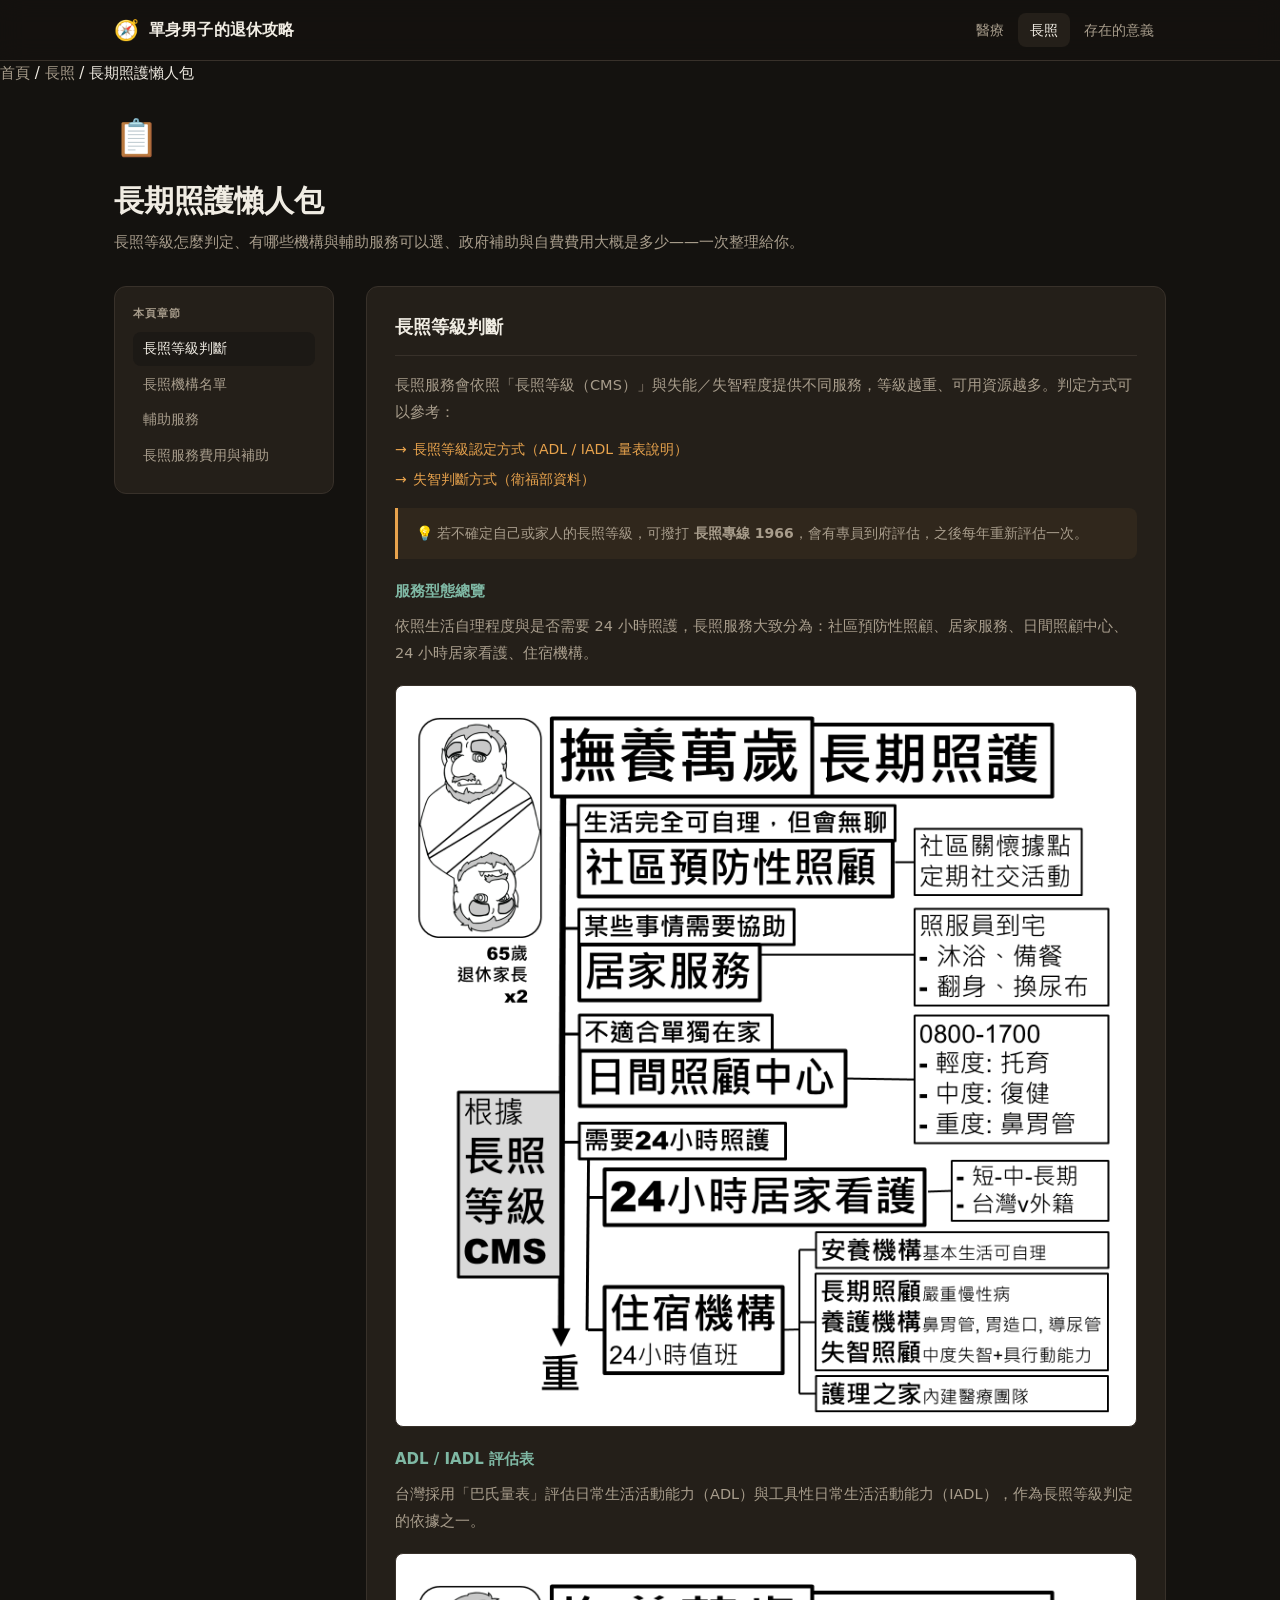
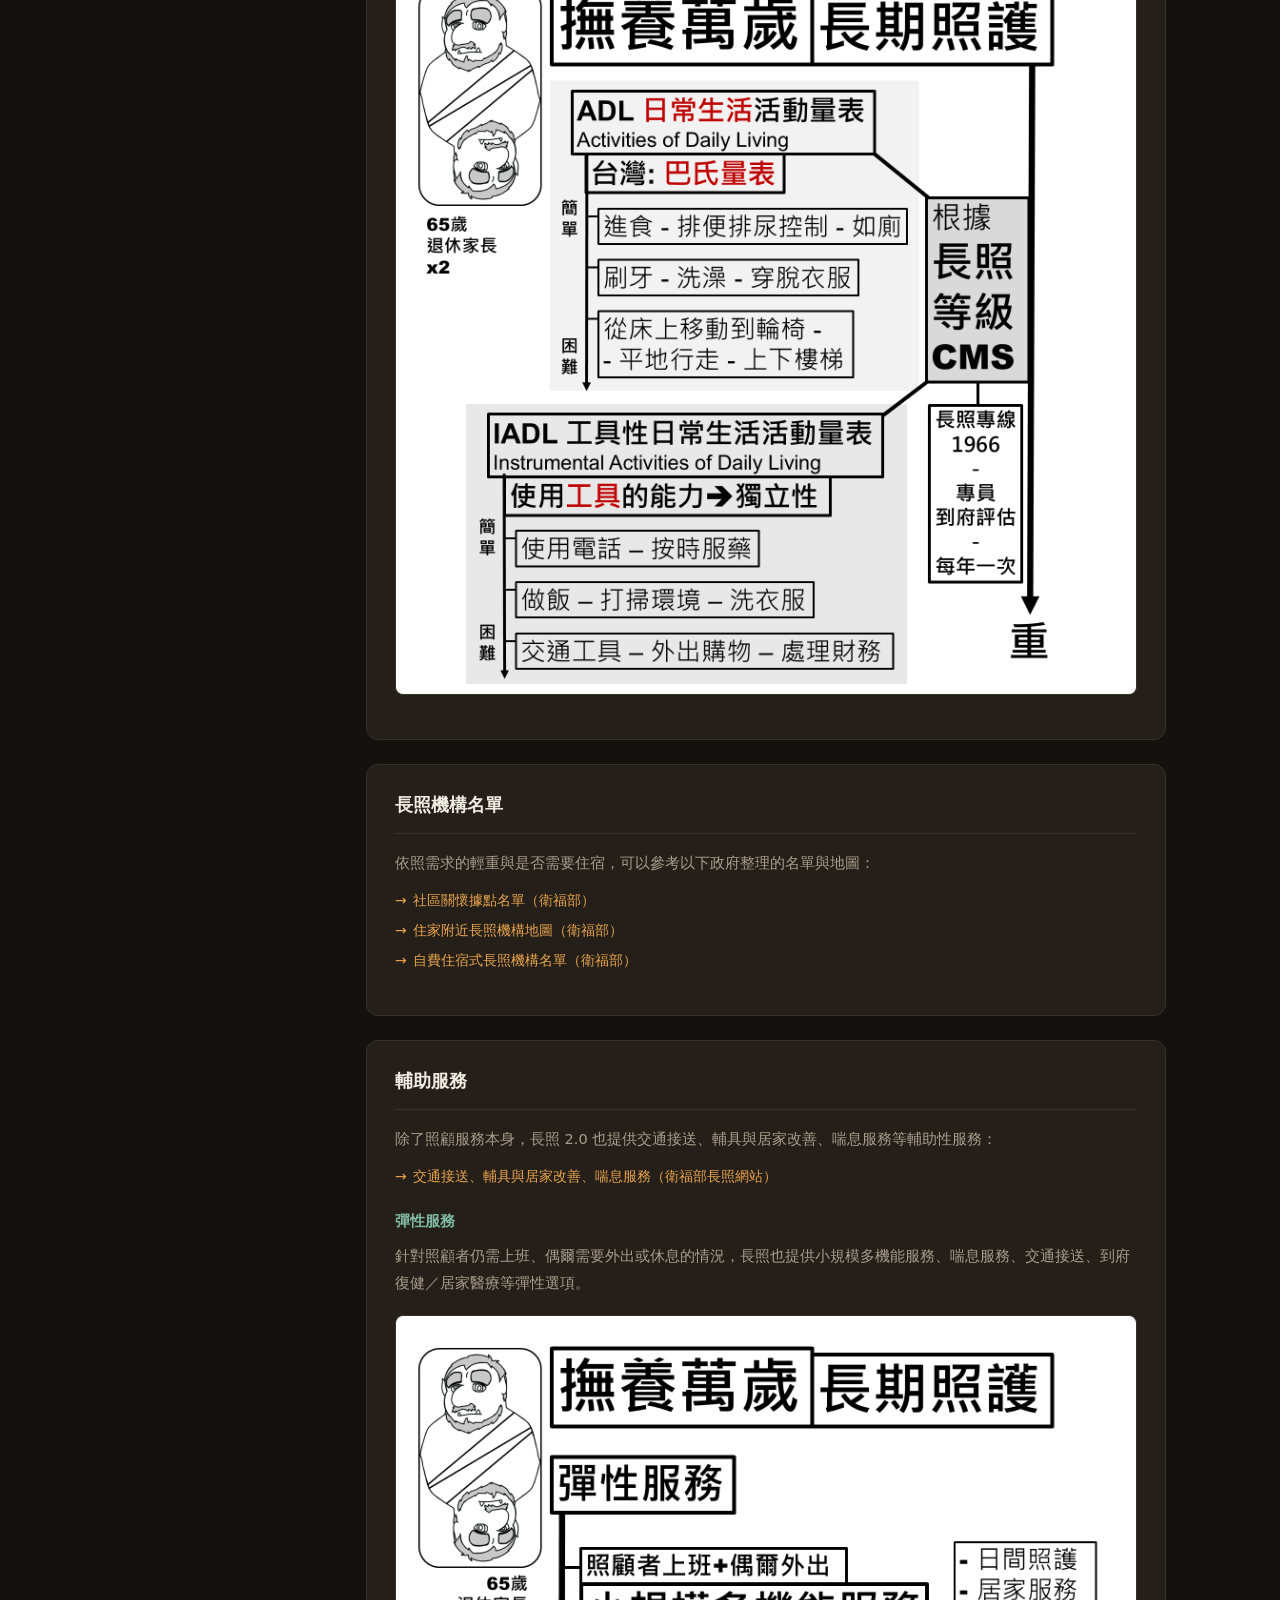
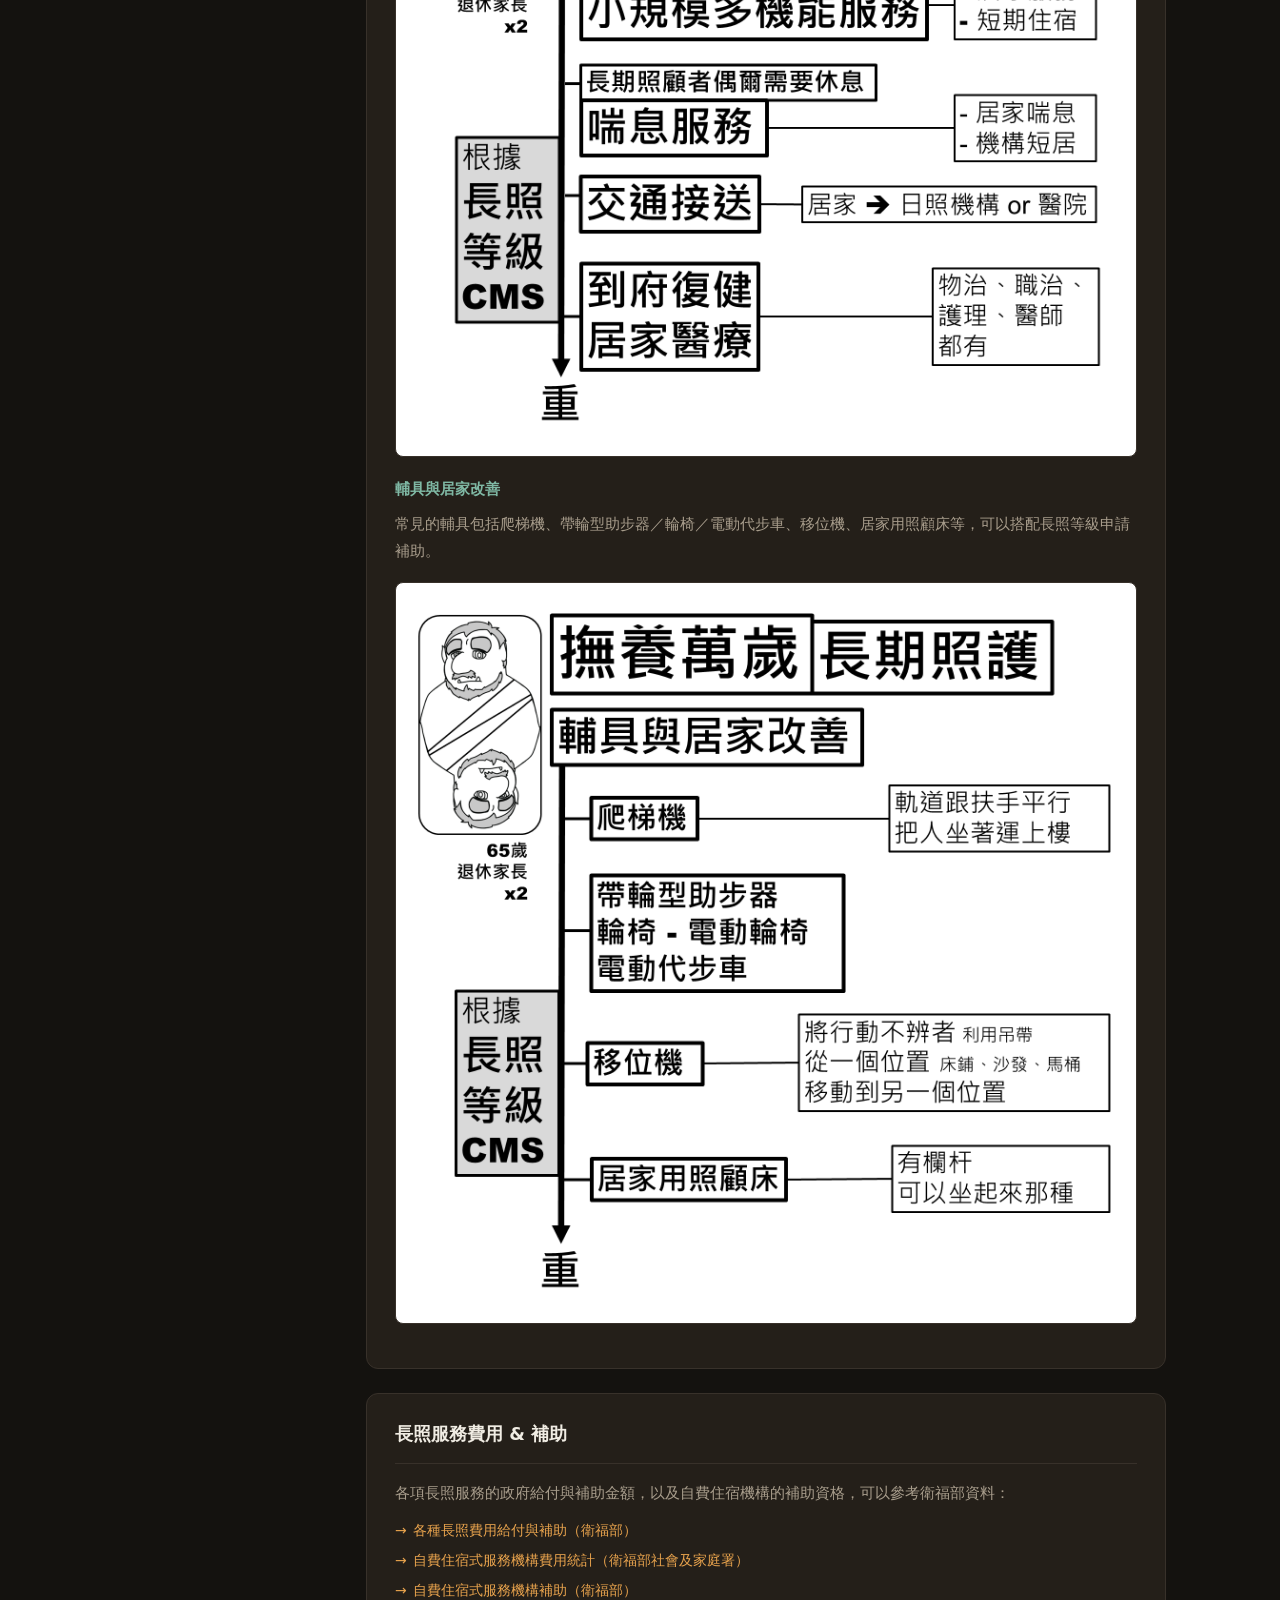
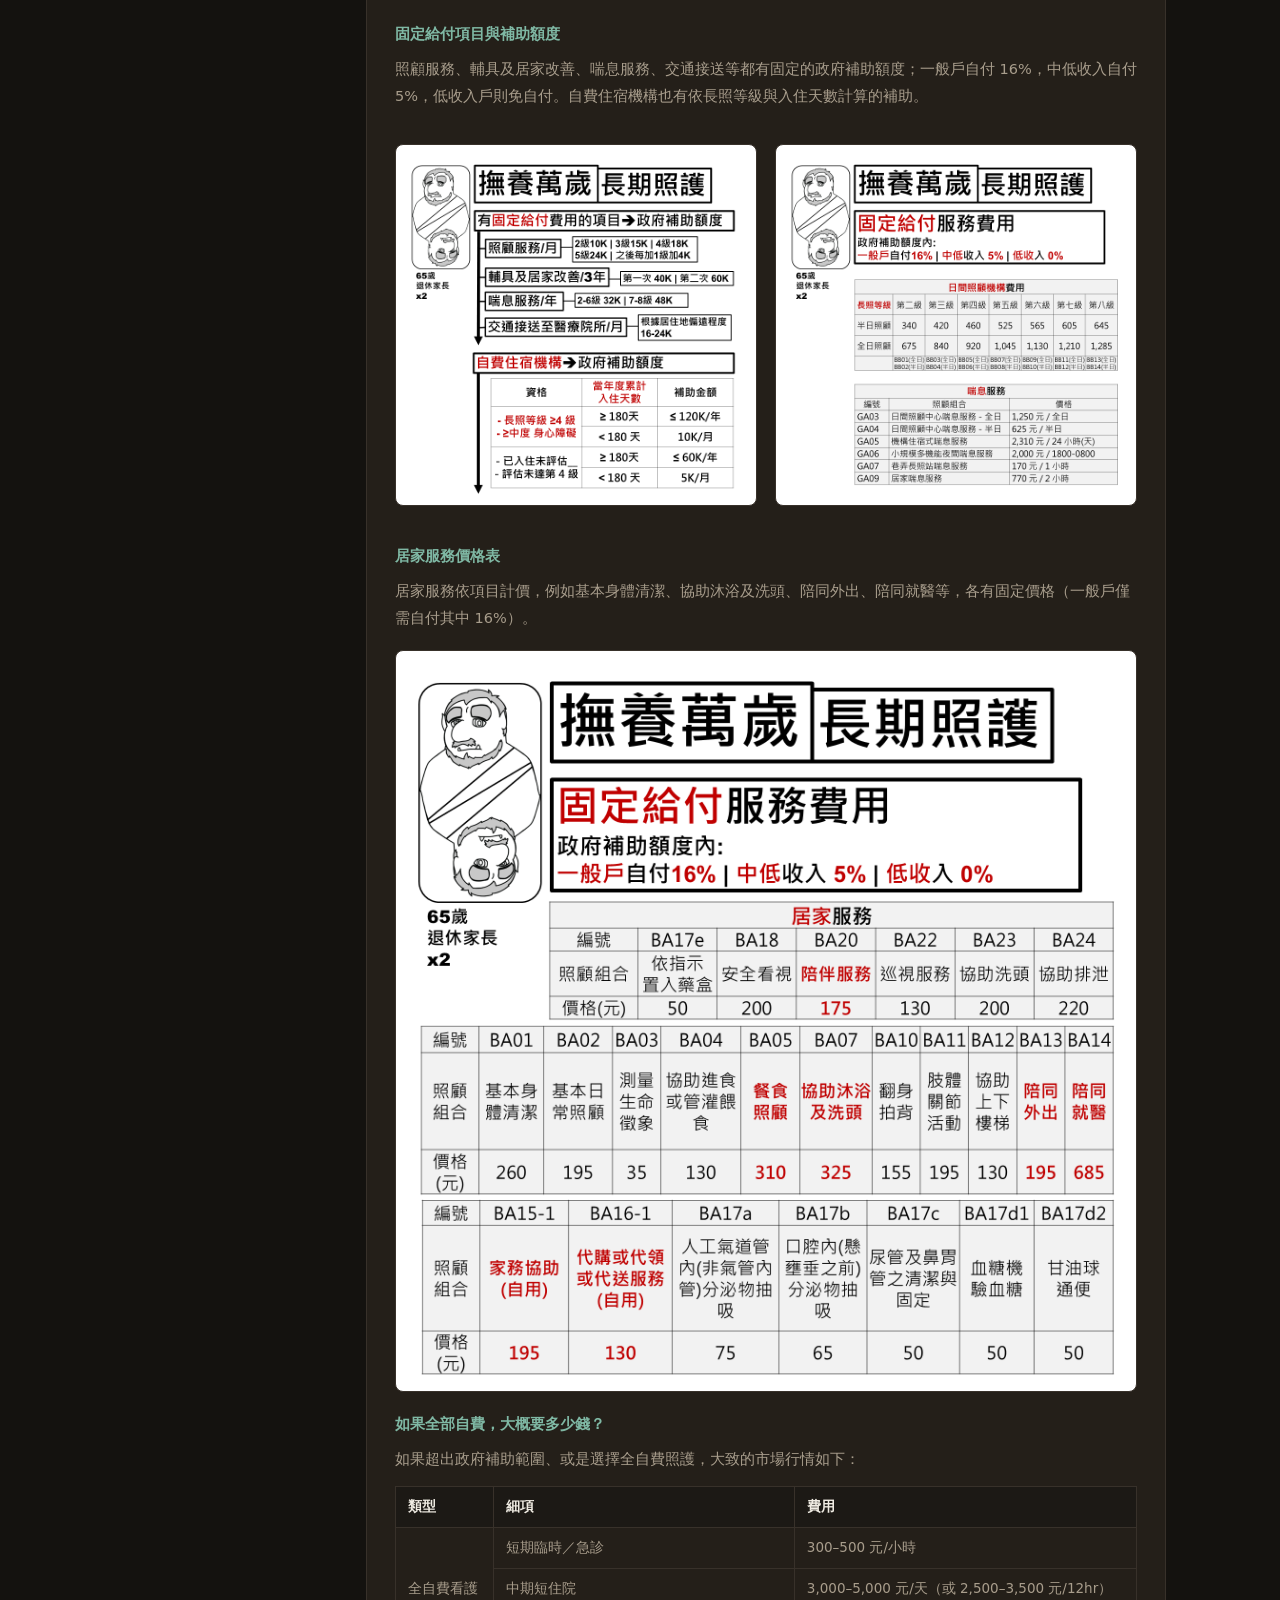
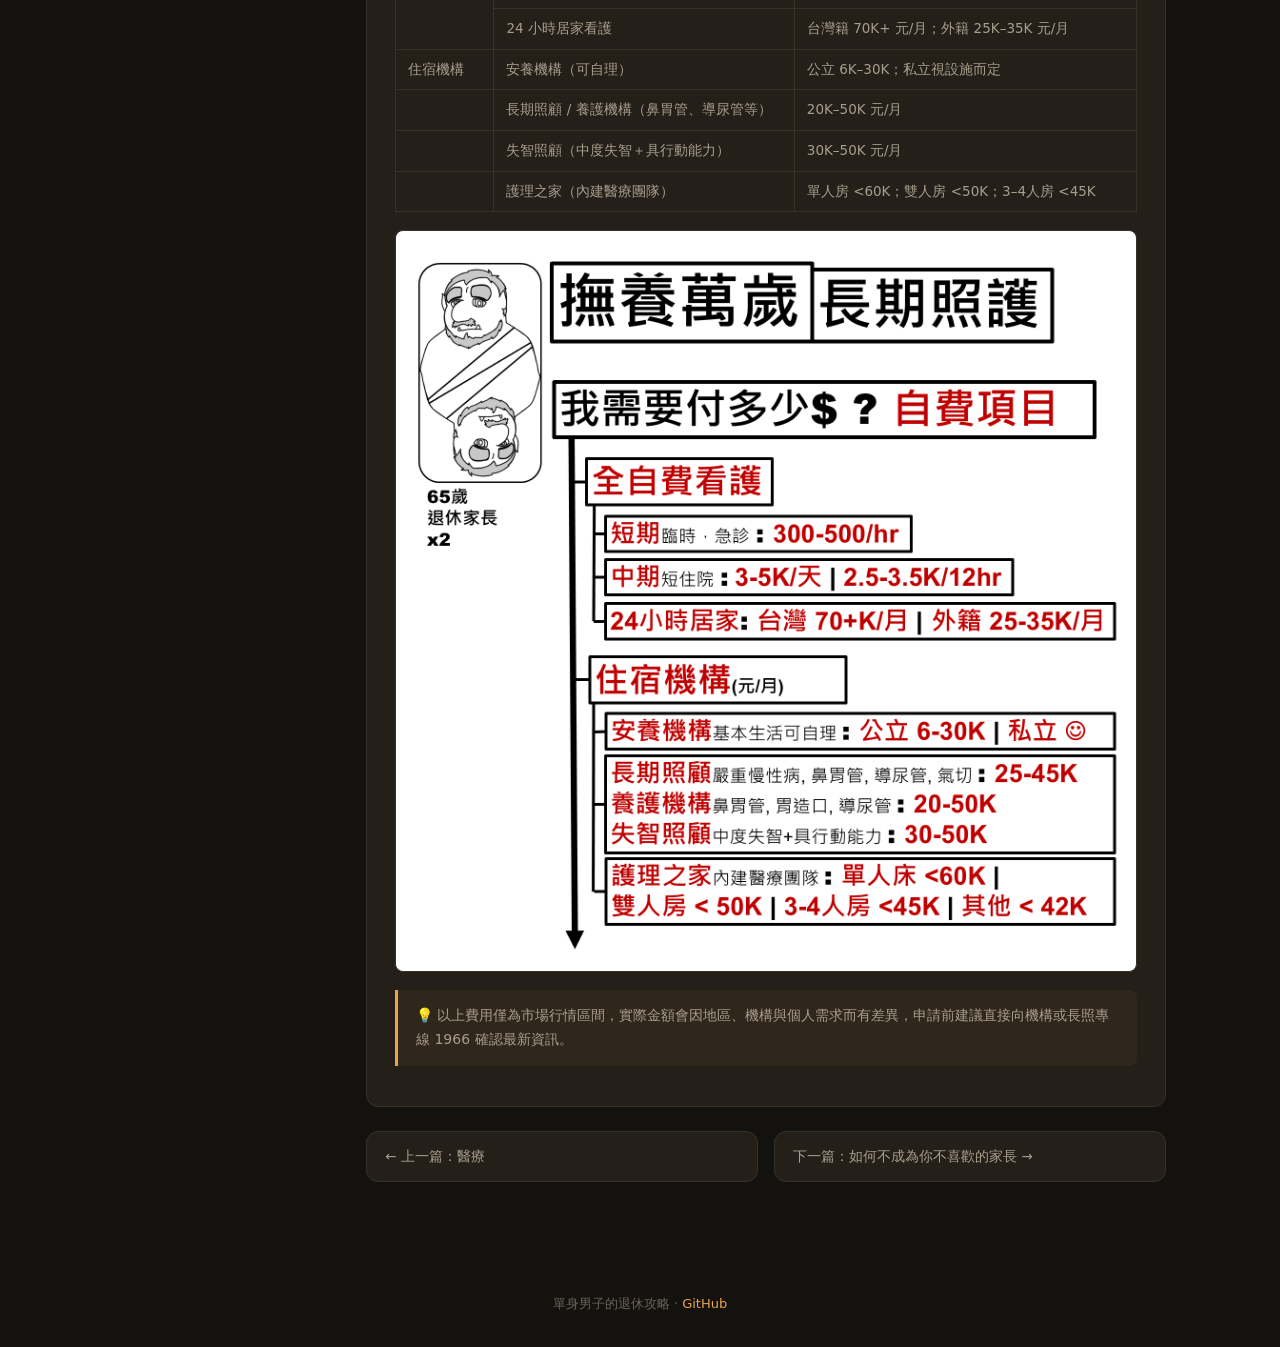
==== pages/longterm-care/guide/index.html @ 7d7189ee "Initial site: 單身男子的退休攻略 - 醫療、長照與存在的意義 Co-authored-by: Cursor <cursoragent@cursor.com>" ====
<!DOCTYPE html>
<html lang="zh-Hant">
<head>
  <meta charset="UTF-8" />
  <meta name="viewport" content="width=device-width, initial-scale=1.0" />
  <title>長期照護懶人包 · 單身男子的退休攻略</title>
  <meta name="description" content="長照等級判斷、長照機構名單、輔助服務、長照服務費用與補助，一頁整理台灣的長期照護體系。" />
  <link rel="stylesheet" href="../../../css/style.css" />
</head>
<body>

  <header class="site-header">
    <div class="header-inner">
      <a href="../../../index.html" class="logo">
        <span class="logo-icon">🧭</span>
        <span class="logo-text">單身男子的退休攻略</span>
      </a>
      <nav class="site-nav">
        <a href="../../../index.html#medical" class="nav-link">醫療</a>
        <a href="../../../index.html#longterm-care" class="nav-link active">長照</a>
        <a href="../../../index.html#meaning" class="nav-link">存在的意義</a>
      </nav>
    </div>
  </header>

  <main>
    <div class="breadcrumb">
      <a href="../../../index.html">首頁</a> / <a href="../../../index.html#longterm-care">長照</a> / 長期照護懶人包
    </div>

    <div class="page-header">
      <span class="page-icon">📋</span>
      <h1 class="page-title">長期照護懶人包</h1>
      <p class="page-desc">長照等級怎麼判定、有哪些機構與輔助服務可以選、政府補助與自費費用大概是多少——一次整理給你。</p>
    </div>

    <div class="page-content">

      <aside class="page-sidebar">
        <div class="sidebar-section">
          <div class="sidebar-title">本頁章節</div>
          <a href="#level" class="sidebar-link">長照等級判斷</a>
          <a href="#institutions" class="sidebar-link">長照機構名單</a>
          <a href="#support-services" class="sidebar-link">輔助服務</a>
          <a href="#cost-subsidy" class="sidebar-link">長照服務費用與補助</a>
        </div>
      </aside>

      <div class="page-main">

        <!-- 長照等級判斷 -->
        <section class="content-section" id="level">
          <h2>長照等級判斷</h2>
          <p>長照服務會依照「長照等級（CMS）」與失能／失智程度提供不同服務，等級越重、可用資源越多。判定方式可以參考：</p>
          <ul class="link-list">
            <li><a href="https://tldrlss.com/article/2024/01/long-term-care-services-2.0-adl-iadl/" target="_blank" rel="noopener">長照等級認定方式（ADL / IADL 量表說明）</a></li>
            <li><a href="https://1966.gov.tw/LTC/cp-6456-69825-207.html" target="_blank" rel="noopener">失智判斷方式（衛福部資料）</a></li>
          </ul>

          <div class="callout">
            💡 若不確定自己或家人的長照等級，可撥打 <strong>長照專線 1966</strong>，會有專員到府評估，之後每年重新評估一次。
          </div>

          <h3>服務型態總覽</h3>
          <p>依照生活自理程度與是否需要 24 小時照護，長照服務大致分為：社區預防性照顧、居家服務、日間照顧中心、24 小時居家看護、住宿機構。</p>
          <div class="figure">
            <img src="../../../assets/images/longterm-care/01-service-types.png" alt="長照服務類型總覽：社區預防性照顧、居家服務、日間照顧中心、24小時居家看護、住宿機構" loading="lazy" />
          </div>

          <h3>ADL / IADL 評估表</h3>
          <p>台灣採用「巴氏量表」評估日常生活活動能力（ADL）與工具性日常生活活動能力（IADL），作為長照等級判定的依據之一。</p>
          <div class="figure">
            <img src="../../../assets/images/longterm-care/02-adl-iadl-assessment.png" alt="ADL 日常生活活動量表與 IADL 工具性日常生活活動量表說明，以及長照專線 1966 的到府評估流程" loading="lazy" />
          </div>
        </section>

        <!-- 長照機構名單 -->
        <section class="content-section" id="institutions">
          <h2>長照機構名單</h2>
          <p>依照需求的輕重與是否需要住宿，可以參考以下政府整理的名單與地圖：</p>
          <ul class="link-list">
            <li><a href="https://ccare.sfaa.gov.tw/home/statistics/institution-report/" target="_blank" rel="noopener">社區關懷據點名單（衛福部）</a></li>
            <li><a href="https://ltcpap.mohw.gov.tw/public/index.html" target="_blank" rel="noopener">住家附近長照機構地圖（衛福部）</a></li>
            <li><a href="https://1966.gov.tw/LTC/cp-6443-71027-207.html" target="_blank" rel="noopener">自費住宿式長照機構名單（衛福部）</a></li>
          </ul>
        </section>

        <!-- 輔助服務 -->
        <section class="content-section" id="support-services">
          <h2>輔助服務</h2>
          <p>除了照顧服務本身，長照 2.0 也提供交通接送、輔具與居家改善、喘息服務等輔助性服務：</p>
          <ul class="link-list">
            <li><a href="https://1966.gov.tw/LTC/np-6450-207.html" target="_blank" rel="noopener">交通接送、輔具與居家改善、喘息服務（衛福部長照網站）</a></li>
          </ul>

          <h3>彈性服務</h3>
          <p>針對照顧者仍需上班、偶爾需要外出或休息的情況，長照也提供小規模多機能服務、喘息服務、交通接送、到府復健／居家醫療等彈性選項。</p>
          <div class="figure">
            <img src="../../../assets/images/longterm-care/03-flexible-services.png" alt="彈性服務：小規模多機能服務、喘息服務、交通接送、到府復健居家醫療" loading="lazy" />
          </div>

          <h3>輔具與居家改善</h3>
          <p>常見的輔具包括爬梯機、帶輪型助步器／輪椅／電動代步車、移位機、居家用照顧床等，可以搭配長照等級申請補助。</p>
          <div class="figure">
            <img src="../../../assets/images/longterm-care/04-assistive-devices.png" alt="輔具與居家改善：爬梯機、助步器輪椅、移位機、居家用照顧床" loading="lazy" />
          </div>
        </section>

        <!-- 長照服務費用與補助 -->
        <section class="content-section" id="cost-subsidy">
          <h2>長照服務費用 &amp; 補助</h2>
          <p>各項長照服務的政府給付與補助金額，以及自費住宿機構的補助資格，可以參考衛福部資料：</p>
          <ul class="link-list">
            <li><a href="https://1966.gov.tw/LTC/cp-6440-82812-207.html" target="_blank" rel="noopener">各種長照費用給付與補助（衛福部）</a></li>
            <li><a href="https://www.sfaa.gov.tw/sfaa/list/detail/5g5/5MC" target="_blank" rel="noopener">自費住宿式服務機構費用統計（衛福部社會及家庭署）</a></li>
            <li><a href="https://www.mohw.gov.tw/dl-83528-1d56c1e2-fc78-48f6-aebd-1440bccafb5e.html" target="_blank" rel="noopener">自費住宿式服務機構補助（衛福部）</a></li>
          </ul>

          <h3>固定給付項目與補助額度</h3>
          <p>照顧服務、輔具及居家改善、喘息服務、交通接送等都有固定的政府補助額度；一般戶自付 16%，中低收入自付 5%，低收入戶則免自付。自費住宿機構也有依長照等級與入住天數計算的補助。</p>
          <div class="figure-grid">
            <div class="figure">
              <img src="../../../assets/images/longterm-care/05-subsidy-overview.png" alt="固定給付費用的政府補助額度，以及自費住宿機構的政府補助額度表" loading="lazy" />
            </div>
            <div class="figure">
              <img src="../../../assets/images/longterm-care/06-daycare-respite-cost.png" alt="日間照顧機構費用表與喘息服務價格表" loading="lazy" />
            </div>
          </div>

          <h3>居家服務價格表</h3>
          <p>居家服務依項目計價，例如基本身體清潔、協助沐浴及洗頭、陪同外出、陪同就醫等，各有固定價格（一般戶僅需自付其中 16%）。</p>
          <div class="figure">
            <img src="../../../assets/images/longterm-care/07-home-care-cost.png" alt="居家服務價格表：基本身體清潔、協助沐浴、陪同外出、陪同就醫等各項服務價格" loading="lazy" />
          </div>

          <h3>如果全部自費，大概要多少錢？</h3>
          <p>如果超出政府補助範圍、或是選擇全自費照護，大致的市場行情如下：</p>
          <div class="info-table-wrap">
            <table class="info-table">
              <thead>
                <tr><th>類型</th><th>細項</th><th>費用</th></tr>
              </thead>
              <tbody>
                <tr><td rowspan="3">全自費看護</td><td>短期臨時／急診</td><td>300–500 元/小時</td></tr>
                <tr><td>中期短住院</td><td>3,000–5,000 元/天（或 2,500–3,500 元/12hr）</td></tr>
                <tr><td>24 小時居家看護</td><td>台灣籍 70K+ 元/月；外籍 25K–35K 元/月</td></tr>
                <tr><td>住宿機構</td><td>安養機構（可自理）</td><td>公立 6K–30K；私立視設施而定</td></tr>
                <tr><td></td><td>長期照顧 / 養護機構（鼻胃管、導尿管等）</td><td>20K–50K 元/月</td></tr>
                <tr><td></td><td>失智照顧（中度失智＋具行動能力）</td><td>30K–50K 元/月</td></tr>
                <tr><td></td><td>護理之家（內建醫療團隊）</td><td>單人房 &lt;60K；雙人房 &lt;50K；3–4人房 &lt;45K</td></tr>
              </tbody>
            </table>
          </div>
          <div class="figure">
            <img src="../../../assets/images/longterm-care/08-self-paid-cost.png" alt="全自費項目費用估算：全自費看護與住宿機構各類型每月費用區間" loading="lazy" />
          </div>

          <div class="callout">
            💡 以上費用僅為市場行情區間，實際金額會因地區、機構與個人需求而有差異，申請前建議直接向機構或長照專線 1966 確認最新資訊。
          </div>
        </section>

        <div class="page-footer-nav">
          <a href="../../../index.html#medical">← 上一篇：醫療</a>
          <a href="../../meaning/parenting/index.html">下一篇：如何不成為你不喜歡的家長 →</a>
        </div>

      </div>
    </div>
  </main>

  <footer class="site-footer">
    <p>單身男子的退休攻略 · <a href="https://github.com/Risch315815/SingleBadgerRetirePlan" target="_blank" rel="noopener">GitHub</a></p>
  </footer>

  <script src="../../../js/main.js"></script>
</body>
</html>
---- css/style.css ----
/* ===========================
   單身男子的退休攻略 — Global Styles
   =========================== */

:root {
  --bg:          #14120f;
  --bg-surface:  #1c1915;
  --bg-card:     #241f19;
  --border:      #38312a;
  --accent:      #e8a34d;
  --accent-2:    #7fb8a4;
  --accent-dim:  #6b4d2a;
  --text:        #f0ece3;
  --text-muted:  #a89d8c;
  --text-dim:    #6b6154;
  --danger:      #d9705a;
  --success:     #7fb8a4;
  --radius:      12px;
  --radius-sm:   8px;
  --font:        'Segoe UI', system-ui, -apple-system, sans-serif;
  --transition:  0.2s ease;
  --max-width:   1100px;
}

*, *::before, *::after {
  box-sizing: border-box;
  margin: 0;
  padding: 0;
}

html {
  scroll-behavior: smooth;
}

body {
  background: var(--bg);
  color: var(--text);
  font-family: var(--font);
  font-size: 15px;
  line-height: 1.6;
  min-height: 100vh;
}

a {
  color: var(--accent);
  text-decoration: none;
}

a:hover {
  text-decoration: underline;
}

ul, ol {
  list-style: none;
}

img {
  max-width: 100%;
  display: block;
}

/* ===========================
   Header
   =========================== */

.site-header {
  position: sticky;
  top: 0;
  z-index: 100;
  background: rgba(20, 18, 15, 0.9);
  backdrop-filter: blur(12px);
  border-bottom: 1px solid var(--border);
}

.header-inner {
  max-width: var(--max-width);
  margin: 0 auto;
  padding: 0 24px;
  height: 60px;
  display: flex;
  align-items: center;
  justify-content: space-between;
  gap: 16px;
}

.logo {
  display: flex;
  align-items: center;
  gap: 10px;
  color: inherit;
  text-decoration: none;
  flex-shrink: 0;
}

.logo-icon {
  font-size: 20px;
}

.logo-text {
  font-size: 16px;
  font-weight: 600;
  letter-spacing: 0.01em;
  white-space: nowrap;
}

.site-nav {
  display: flex;
  gap: 2px;
  overflow-x: auto;
}

.nav-link {
  padding: 6px 12px;
  border-radius: var(--radius-sm);
  color: var(--text-muted);
  font-size: 14px;
  transition: var(--transition);
  white-space: nowrap;
}

.nav-link:hover,
.nav-link.active {
  color: var(--text);
  background: var(--bg-card);
  text-decoration: none;
}

/* ===========================
   Hero
   =========================== */

.hero {
  padding: 72px 24px 48px;
  text-align: center;
}

.hero-inner {
  max-width: 720px;
  margin: 0 auto;
}

.hero-eyebrow {
  display: inline-block;
  font-size: 13px;
  color: var(--accent-2);
  letter-spacing: 0.08em;
  margin-bottom: 16px;
  text-transform: uppercase;
}

.hero-title {
  font-size: 38px;
  font-weight: 700;
  letter-spacing: -0.01em;
  background: linear-gradient(135deg, #fff 30%, var(--accent));
  -webkit-background-clip: text;
  -webkit-text-fill-color: transparent;
  background-clip: text;
  margin-bottom: 20px;
  line-height: 1.3;
}

.hero-subtitle {
  font-size: 15.5px;
  color: var(--text-muted);
  line-height: 1.9;
  text-align: left;
  background: var(--bg-card);
  border: 1px solid var(--border);
  border-radius: var(--radius);
  padding: 20px 24px;
}

/* ===========================
   Category Sections (homepage)
   =========================== */

.category-section {
  max-width: var(--max-width);
  margin: 0 auto;
  padding: 40px 24px;
  scroll-margin-top: 76px;
}

.category-header {
  display: flex;
  align-items: baseline;
  gap: 14px;
  margin-bottom: 8px;
}

.category-icon {
  font-size: 26px;
}

.category-title {
  font-size: 22px;
  font-weight: 700;
}

.category-desc {
  color: var(--text-muted);
  font-size: 14px;
  margin-bottom: 24px;
  max-width: 640px;
}

.topics-grid {
  display: grid;
  grid-template-columns: repeat(auto-fill, minmax(250px, 1fr));
  gap: 16px;
}

/* Topic Card */
.topic-card {
  background: var(--bg-card);
  border: 1px solid var(--border);
  border-radius: var(--radius);
  padding: 22px;
  cursor: pointer;
  transition: var(--transition);
  display: flex;
  flex-direction: column;
  gap: 10px;
  text-decoration: none;
  color: inherit;
  position: relative;
  overflow: hidden;
}

.topic-card::before {
  content: '';
  position: absolute;
  inset: 0;
  background: linear-gradient(135deg, var(--accent-dim), transparent);
  opacity: 0;
  transition: var(--transition);
}

.topic-card:hover {
  border-color: var(--accent-dim);
  transform: translateY(-2px);
  box-shadow: 0 8px 32px rgba(0,0,0,0.35);
  text-decoration: none;
}

.topic-card:hover::before {
  opacity: 0.18;
}

.topic-card-icon {
  font-size: 24px;
  line-height: 1;
}

.topic-card-name {
  font-size: 16px;
  font-weight: 600;
}

.topic-card-desc {
  font-size: 13px;
  color: var(--text-muted);
  line-height: 1.6;
  flex: 1;
}

.topic-card-meta {
  display: flex;
  align-items: center;
  justify-content: space-between;
  padding-top: 10px;
  border-top: 1px solid var(--border);
}

.status-badge {
  font-size: 11px;
  padding: 3px 9px;
  border-radius: 20px;
  letter-spacing: 0.02em;
  border: 1px solid var(--border);
  color: var(--text-dim);
}

.status-badge.ready {
  color: var(--success);
  border-color: rgba(127, 184, 164, 0.4);
  background: rgba(127, 184, 164, 0.08);
}

.status-badge.linkout {
  color: var(--accent);
  border-color: rgba(232, 163, 77, 0.4);
  background: rgba(232, 163, 77, 0.08);
}

.status-badge.pending {
  color: var(--text-dim);
}

.topic-card-arrow {
  color: var(--accent);
  font-size: 15px;
  opacity: 0;
  transition: var(--transition);
}

.topic-card:hover .topic-card-arrow {
  opacity: 1;
  transform: translateX(4px);
}

/* ===========================
   About / Origin Section
   =========================== */

.about-section {
  background: var(--bg-surface);
  border-top: 1px solid var(--border);
  border-bottom: 1px solid var(--border);
  padding: 64px 24px;
}

.about-inner {
  max-width: var(--max-width);
  margin: 0 auto;
  display: grid;
  grid-template-columns: 1fr 1fr;
  gap: 40px;
  align-items: center;
}

.about-text h2 {
  font-size: 22px;
  font-weight: 700;
  margin-bottom: 16px;
}

.about-text p {
  color: var(--text-muted);
  font-size: 14.5px;
  line-height: 1.8;
  margin-bottom: 14px;
}

.about-image {
  background: #fff;
  border-radius: var(--radius);
  padding: 12px;
  border: 1px solid var(--border);
}

.about-image img {
  border-radius: var(--radius-sm);
}

.about-image-caption {
  text-align: center;
  font-size: 12px;
  color: var(--text-dim);
  margin-top: 10px;
}

/* ===========================
   Footer
   =========================== */

.site-footer {
  text-align: center;
  padding: 32px 24px;
  color: var(--text-dim);
  font-size: 13px;
}

/* ===========================
   Content Page (pages/**/index.html)
   =========================== */

.breadcrumb {
  max-width: var(--max-width);
  margin: 0 auto;
  padding: 20px 24px 0;
  font-size: 13px;
  color: var(--text-dim);
}

.breadcrumb a {
  color: var(--text-muted);
}

.page-header {
  max-width: var(--max-width);
  margin: 0 auto;
  padding: 24px 24px 32px;
}

.page-icon {
  font-size: 36px;
  margin-bottom: 14px;
  display: block;
}

.page-title {
  font-size: 30px;
  font-weight: 700;
  margin-bottom: 10px;
  line-height: 1.3;
}

.page-desc {
  color: var(--text-muted);
  font-size: 15px;
  max-width: 720px;
}

.page-content {
  max-width: var(--max-width);
  margin: 0 auto;
  padding: 0 24px 80px;
  display: grid;
  grid-template-columns: 220px 1fr;
  gap: 32px;
}

.page-sidebar {
  position: sticky;
  top: 76px;
  height: fit-content;
}

.sidebar-section {
  background: var(--bg-card);
  border: 1px solid var(--border);
  border-radius: var(--radius);
  padding: 18px;
  margin-bottom: 16px;
}

.sidebar-title {
  font-size: 11px;
  font-weight: 600;
  text-transform: uppercase;
  letter-spacing: 0.08em;
  color: var(--text-muted);
  margin-bottom: 10px;
}

.sidebar-link {
  display: block;
  padding: 6px 10px;
  border-radius: var(--radius-sm);
  color: var(--text-muted);
  font-size: 13.5px;
  transition: var(--transition);
  margin-bottom: 2px;
}

.sidebar-link:hover,
.sidebar-link.active {
  background: var(--bg-surface);
  color: var(--text);
  text-decoration: none;
}

.page-main {
  min-width: 0;
}

.content-section {
  background: var(--bg-card);
  border: 1px solid var(--border);
  border-radius: var(--radius);
  padding: 26px 28px;
  margin-bottom: 24px;
}

.content-section h2 {
  font-size: 18px;
  font-weight: 700;
  margin-bottom: 16px;
  padding-bottom: 14px;
  border-bottom: 1px solid var(--border);
}

.content-section h3 {
  font-size: 15px;
  font-weight: 600;
  margin: 20px 0 10px;
  color: var(--accent-2);
}

.content-section p {
  color: var(--text-muted);
  font-size: 14.5px;
  line-height: 1.85;
  margin-bottom: 12px;
}

.content-section p:last-child {
  margin-bottom: 0;
}

.link-list {
  display: flex;
  flex-direction: column;
  gap: 6px;
  margin: 10px 0 16px;
}

.link-list li {
  font-size: 14px;
  color: var(--text-muted);
  padding-left: 18px;
  position: relative;
  line-height: 1.7;
}

.link-list li::before {
  content: '→';
  position: absolute;
  left: 0;
  color: var(--accent);
}

/* Figures / infographic images */
.figure {
  margin: 18px 0;
  background: #fff;
  border: 1px solid var(--border);
  border-radius: var(--radius-sm);
  padding: 10px;
}

.figure img {
  border-radius: 4px;
  margin: 0 auto;
}

.figure-caption {
  text-align: center;
  font-size: 12.5px;
  color: var(--text-dim);
  background: var(--bg-card);
  padding-top: 10px;
}

.figure-grid {
  display: grid;
  grid-template-columns: repeat(auto-fit, minmax(340px, 1fr));
  gap: 18px;
  margin: 16px 0;
}

/* Info tables */
.info-table-wrap {
  overflow-x: auto;
  margin: 14px 0;
}

table.info-table {
  width: 100%;
  border-collapse: collapse;
  font-size: 13.5px;
}

table.info-table th,
table.info-table td {
  border: 1px solid var(--border);
  padding: 9px 12px;
  text-align: left;
  color: var(--text-muted);
}

table.info-table th {
  background: var(--bg-surface);
  color: var(--text);
  font-weight: 600;
}

table.info-table tr:hover td {
  background: rgba(232, 163, 77, 0.05);
}

/* Checklist (bucket list) */
.checklist-group {
  margin-bottom: 22px;
}

.checklist-group-title {
  font-size: 14.5px;
  font-weight: 600;
  color: var(--text);
  margin-bottom: 10px;
}

.checklist {
  display: flex;
  flex-direction: column;
  gap: 4px;
}

.checklist-item {
  display: flex;
  align-items: flex-start;
  gap: 10px;
  padding: 8px 10px;
  border-radius: var(--radius-sm);
  transition: var(--transition);
  cursor: pointer;
  font-size: 14px;
  color: var(--text-muted);
  line-height: 1.6;
}

.checklist-item:hover {
  background: var(--bg-surface);
}

.checklist-item input[type="checkbox"] {
  margin-top: 3px;
  width: 16px;
  height: 16px;
  accent-color: var(--accent);
  flex-shrink: 0;
  cursor: pointer;
}

.checklist-item.checked span {
  color: var(--text-dim);
  text-decoration: line-through;
}

.checklist-progress {
  display: flex;
  align-items: center;
  gap: 12px;
  margin-bottom: 20px;
  font-size: 13.5px;
  color: var(--text-muted);
}

.progress-bar-track {
  flex: 1;
  height: 8px;
  background: var(--bg-surface);
  border: 1px solid var(--border);
  border-radius: 20px;
  overflow: hidden;
}

.progress-bar-fill {
  height: 100%;
  background: linear-gradient(90deg, var(--accent-2), var(--accent));
  width: 0%;
  transition: width 0.3s ease;
}

/* External link-out card */
.linkout-card {
  border: 1px dashed var(--accent-dim);
  border-radius: var(--radius);
  padding: 24px;
  text-align: center;
  background: rgba(232, 163, 77, 0.05);
}

.linkout-card p {
  color: var(--text-muted);
  font-size: 14px;
  margin-bottom: 18px;
  line-height: 1.7;
}

.btn-linkout {
  display: inline-flex;
  align-items: center;
  gap: 8px;
  background: var(--accent);
  color: #14120f;
  font-weight: 600;
  font-size: 14px;
  padding: 10px 22px;
  border-radius: var(--radius-sm);
  transition: var(--transition);
}

.btn-linkout:hover {
  background: #f2b869;
  text-decoration: none;
}

/* Placeholder / coming soon */
.placeholder-block {
  text-align: center;
  padding: 60px 20px;
}

.placeholder-icon {
  font-size: 44px;
  margin-bottom: 18px;
  opacity: 0.6;
}

.placeholder-block h3 {
  font-size: 17px;
  font-weight: 600;
  margin-bottom: 8px;
  color: var(--text);
}

.placeholder-block p {
  color: var(--text-dim);
  font-size: 14px;
  max-width: 420px;
  margin: 0 auto;
}

/* Callout box */
.callout {
  border-left: 3px solid var(--accent);
  background: rgba(232, 163, 77, 0.06);
  border-radius: 0 var(--radius-sm) var(--radius-sm) 0;
  padding: 14px 18px;
  margin: 14px 0;
  font-size: 14px;
  color: var(--text-muted);
  line-height: 1.7;
}

/* Prev/Next nav */
.page-footer-nav {
  display: flex;
  justify-content: space-between;
  gap: 16px;
  margin-top: 8px;
}

.page-footer-nav a {
  flex: 1;
  background: var(--bg-card);
  border: 1px solid var(--border);
  border-radius: var(--radius);
  padding: 14px 18px;
  font-size: 13.5px;
  color: var(--text-muted);
  transition: var(--transition);
}

.page-footer-nav a:hover {
  border-color: var(--accent-dim);
  color: var(--text);
  text-decoration: none;
}

/* Responsive */
@media (max-width: 860px) {
  .about-inner {
    grid-template-columns: 1fr;
  }

  .page-content {
    grid-template-columns: 1fr;
  }

  .page-sidebar {
    position: static;
  }
}

@media (max-width: 640px) {
  .hero-title { font-size: 28px; }
  .logo-text { display: none; }
  .header-inner { justify-content: flex-start; }
}
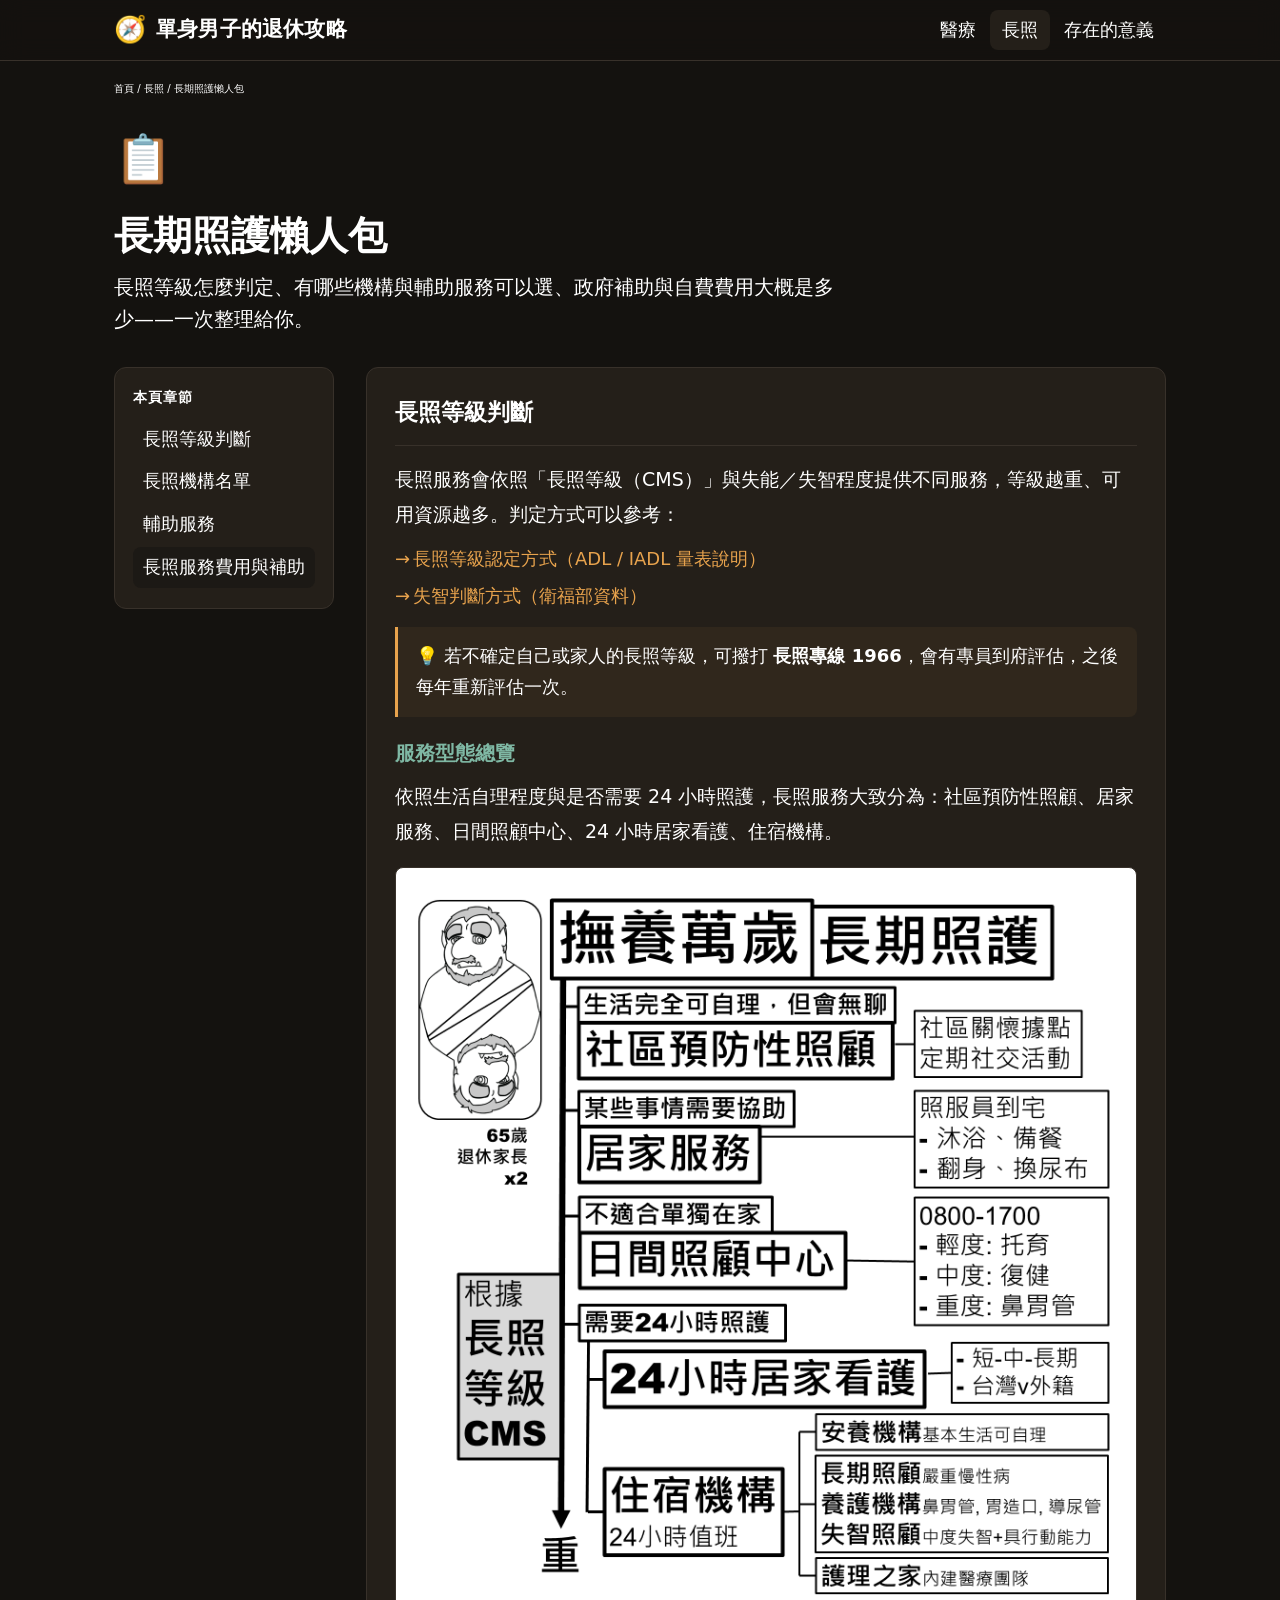
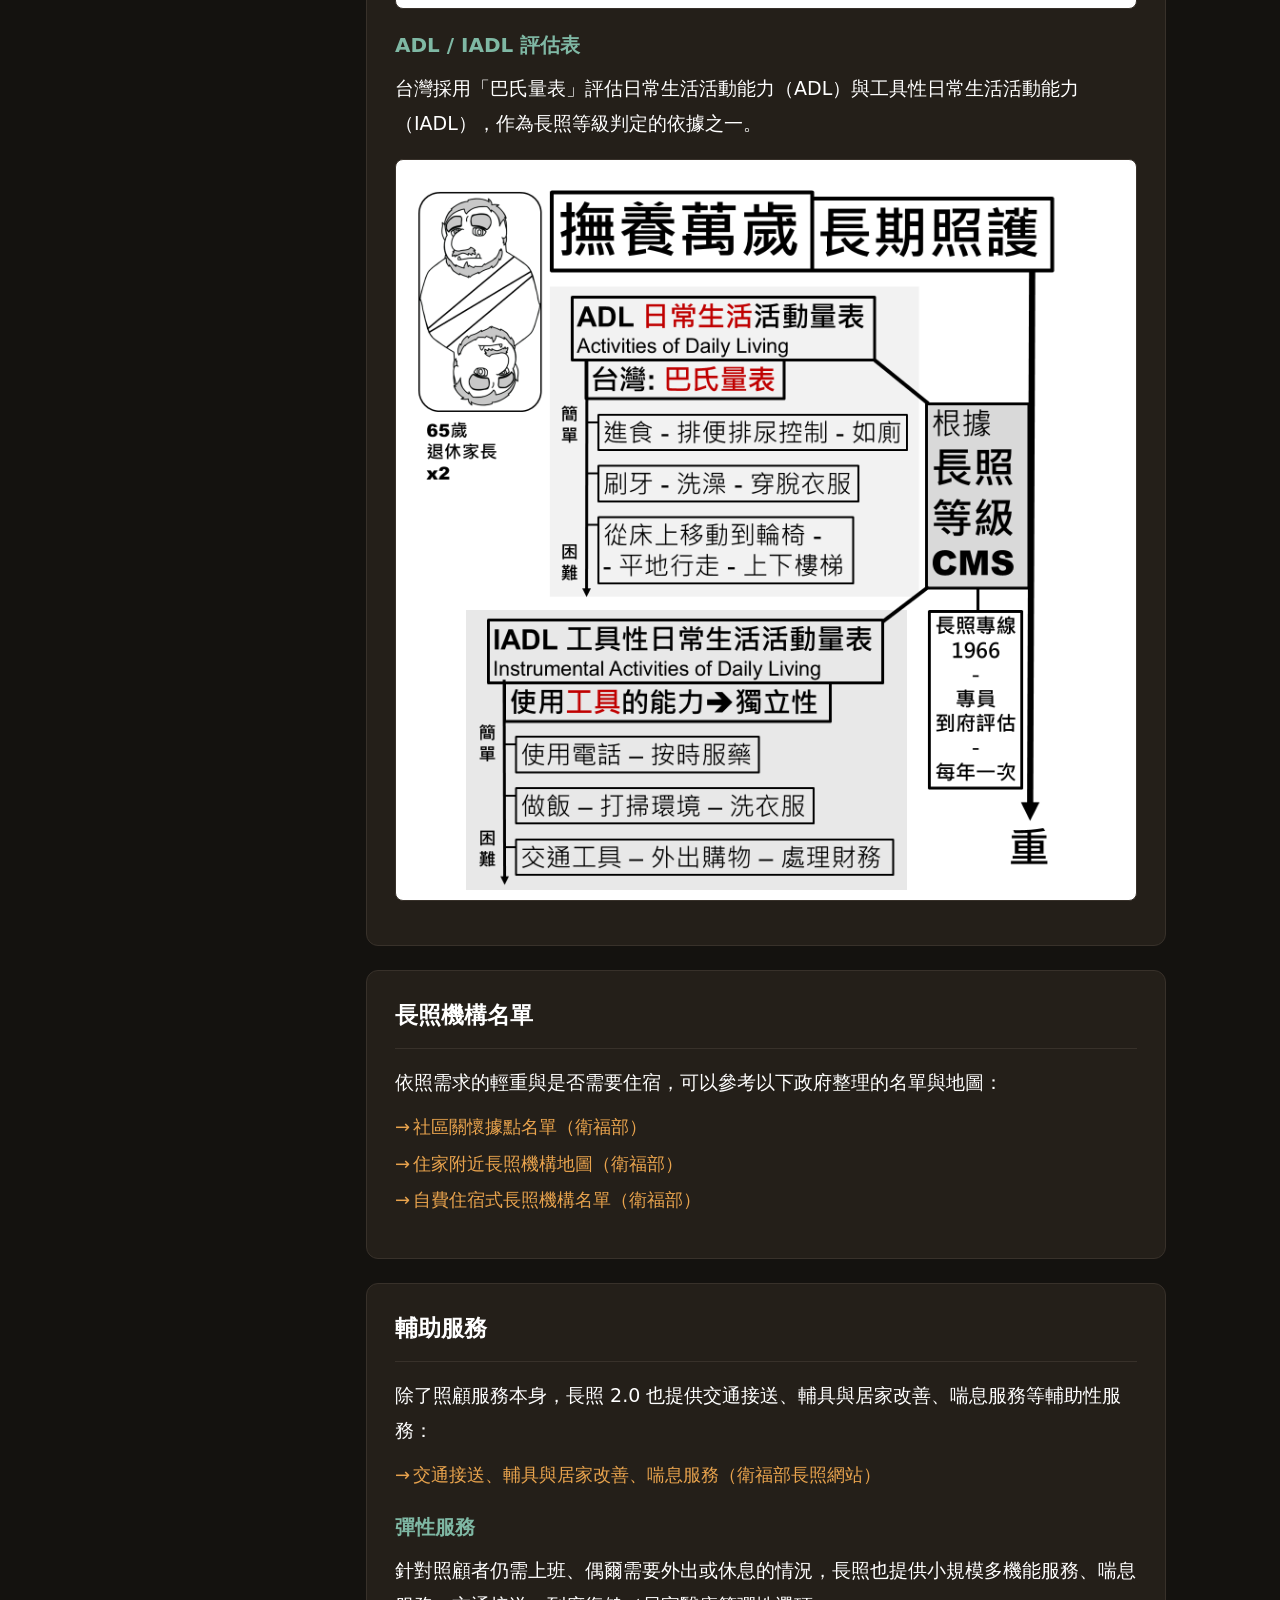
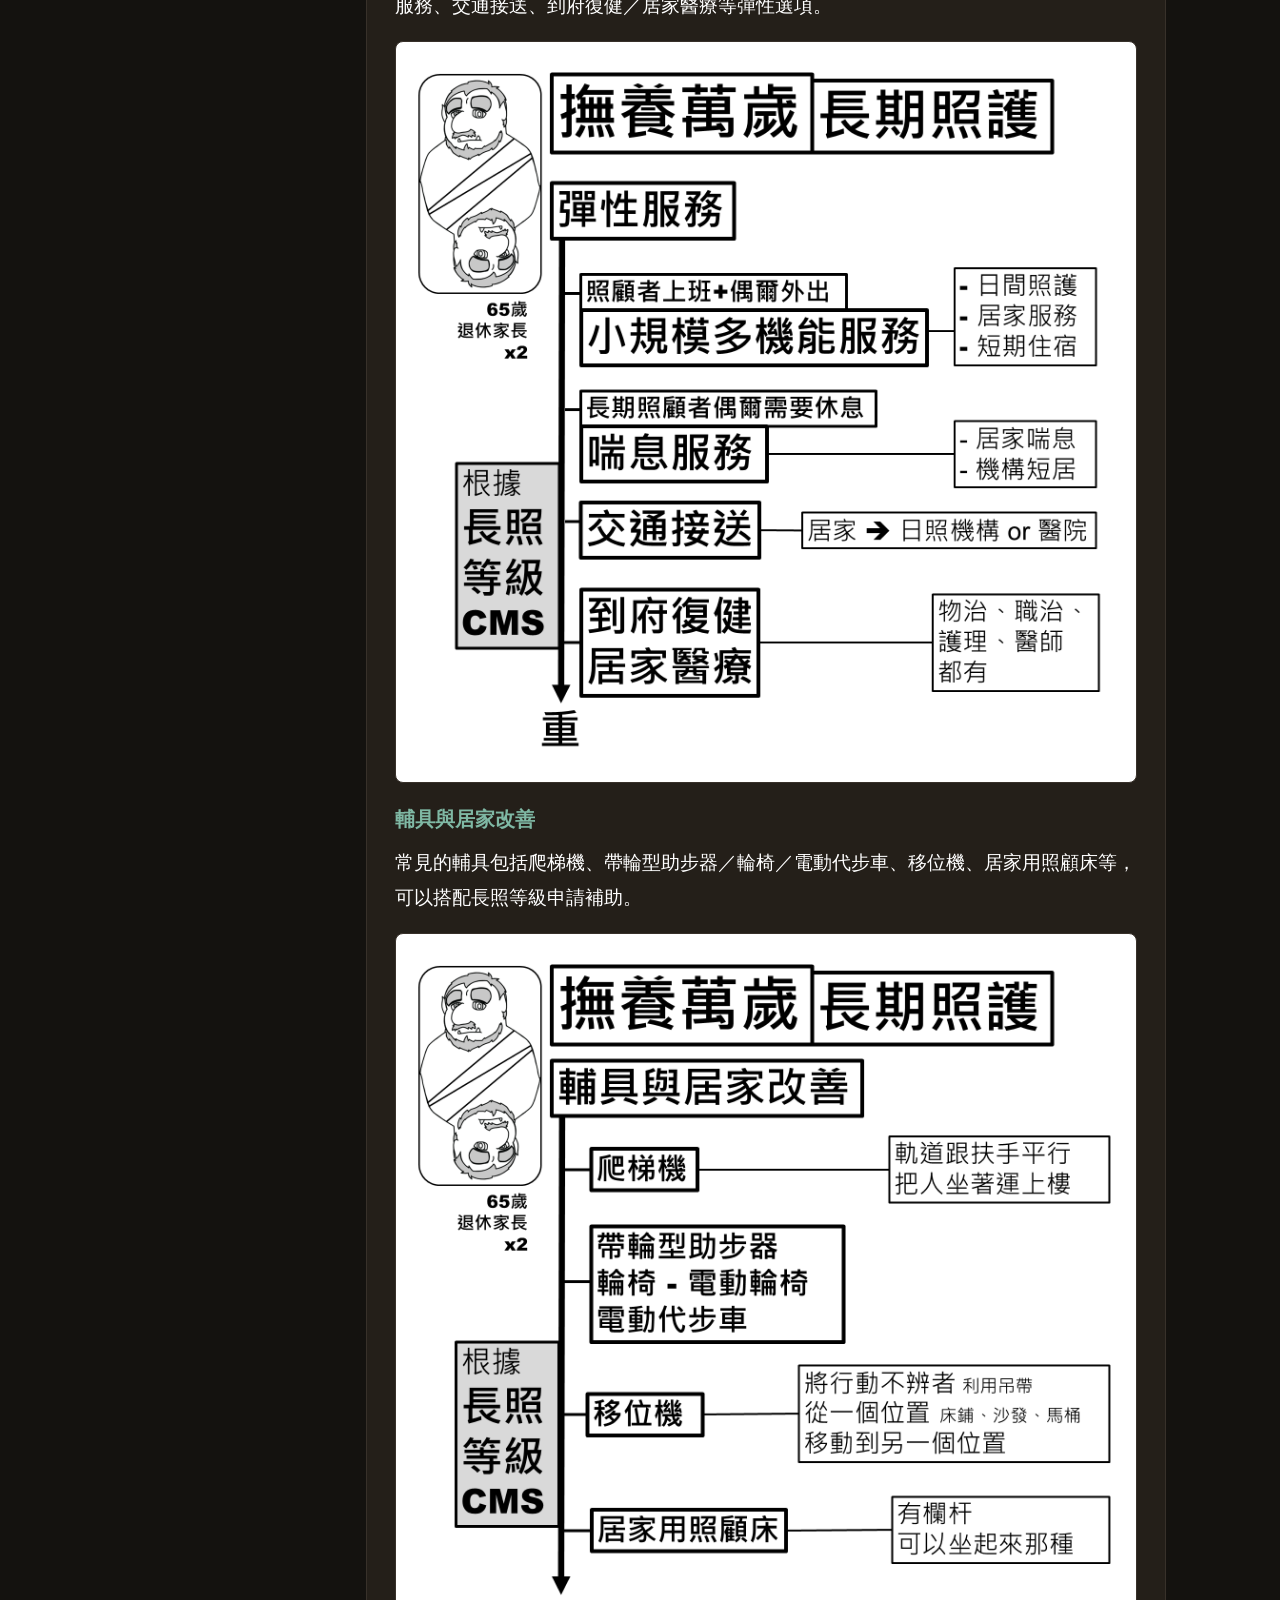
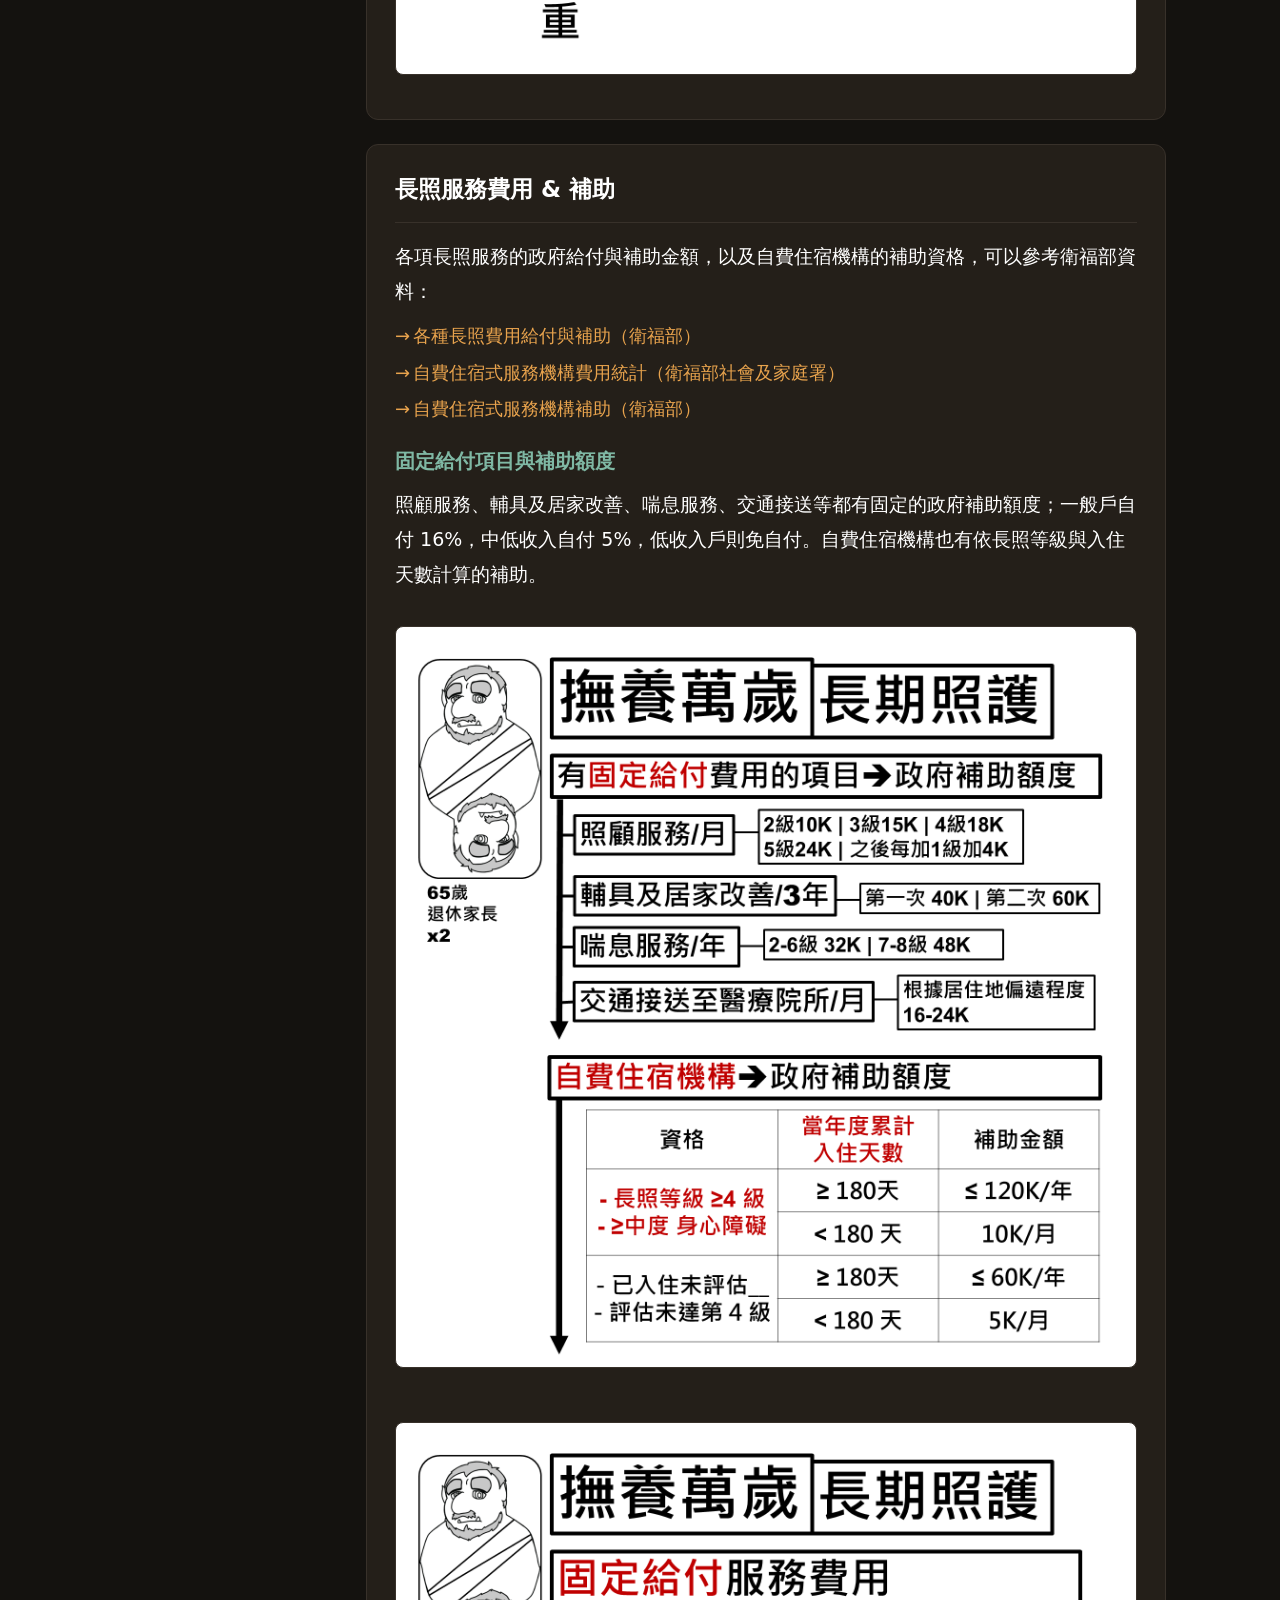
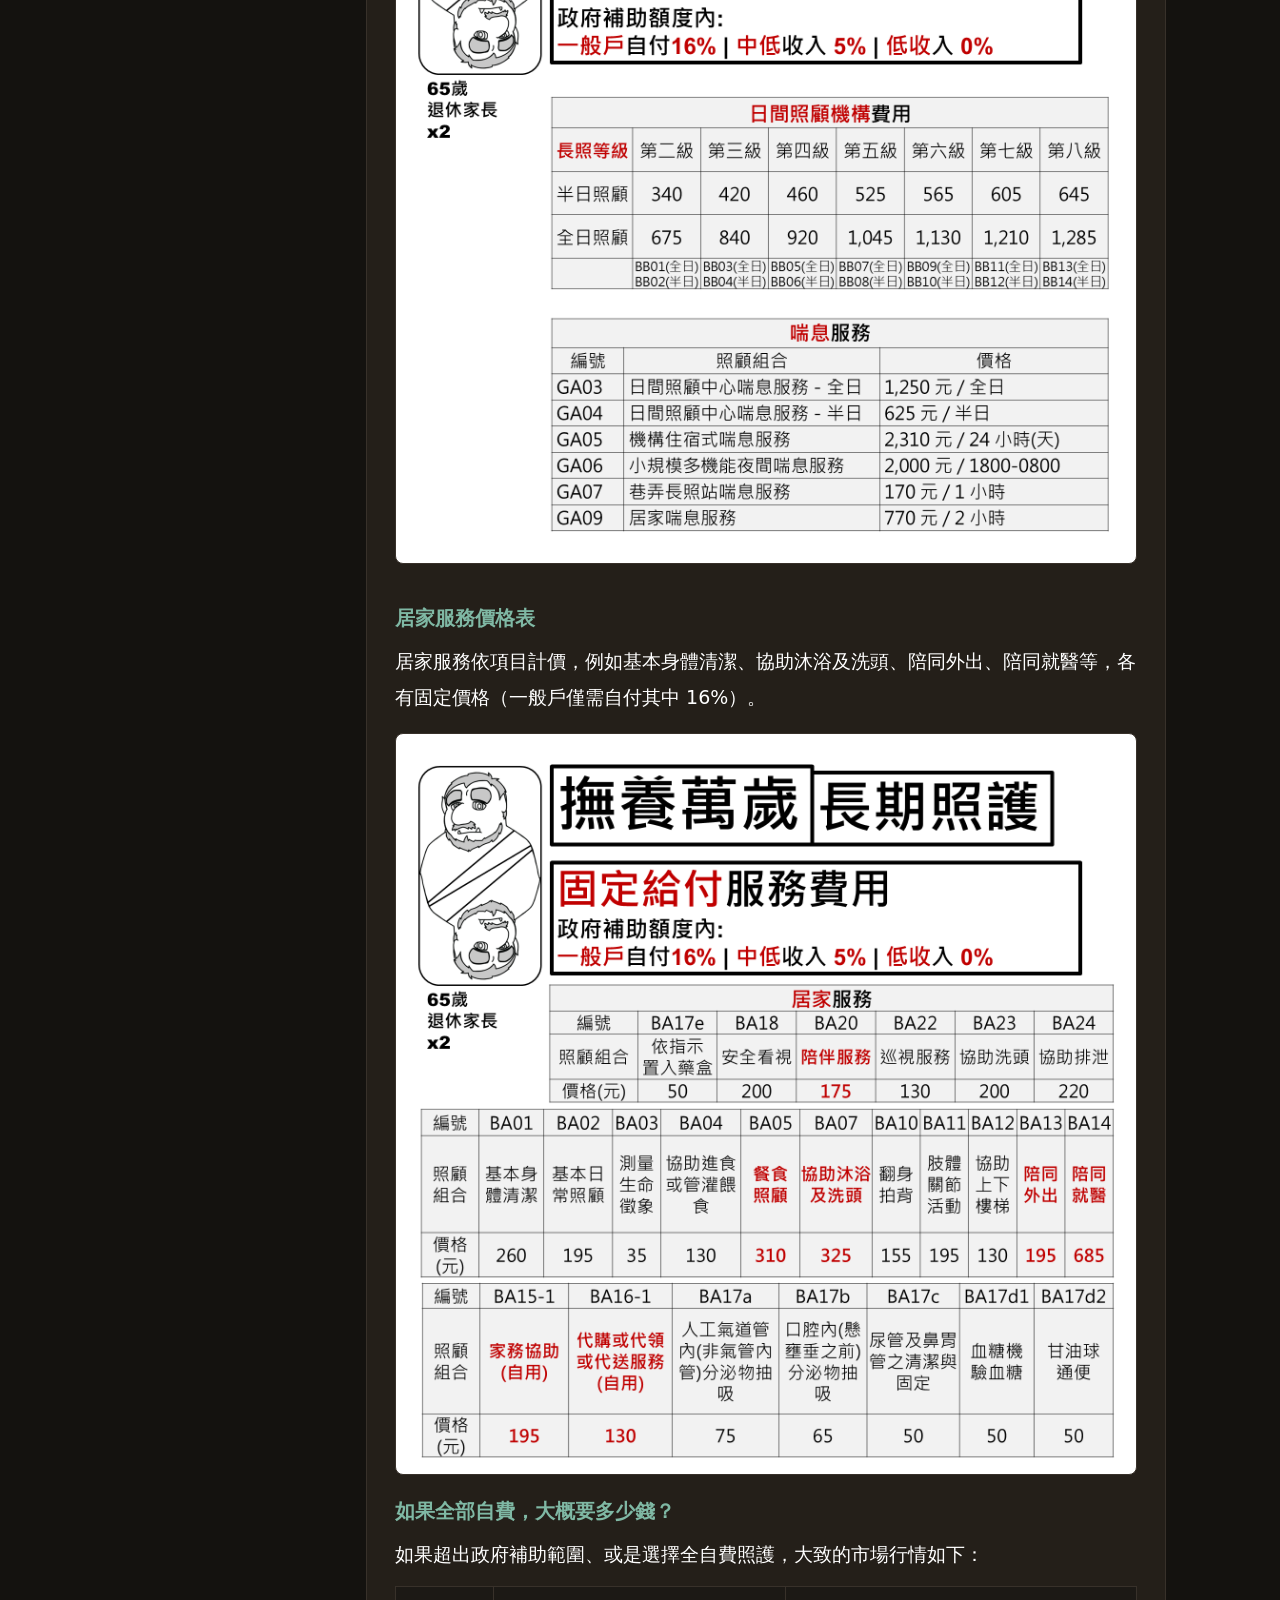
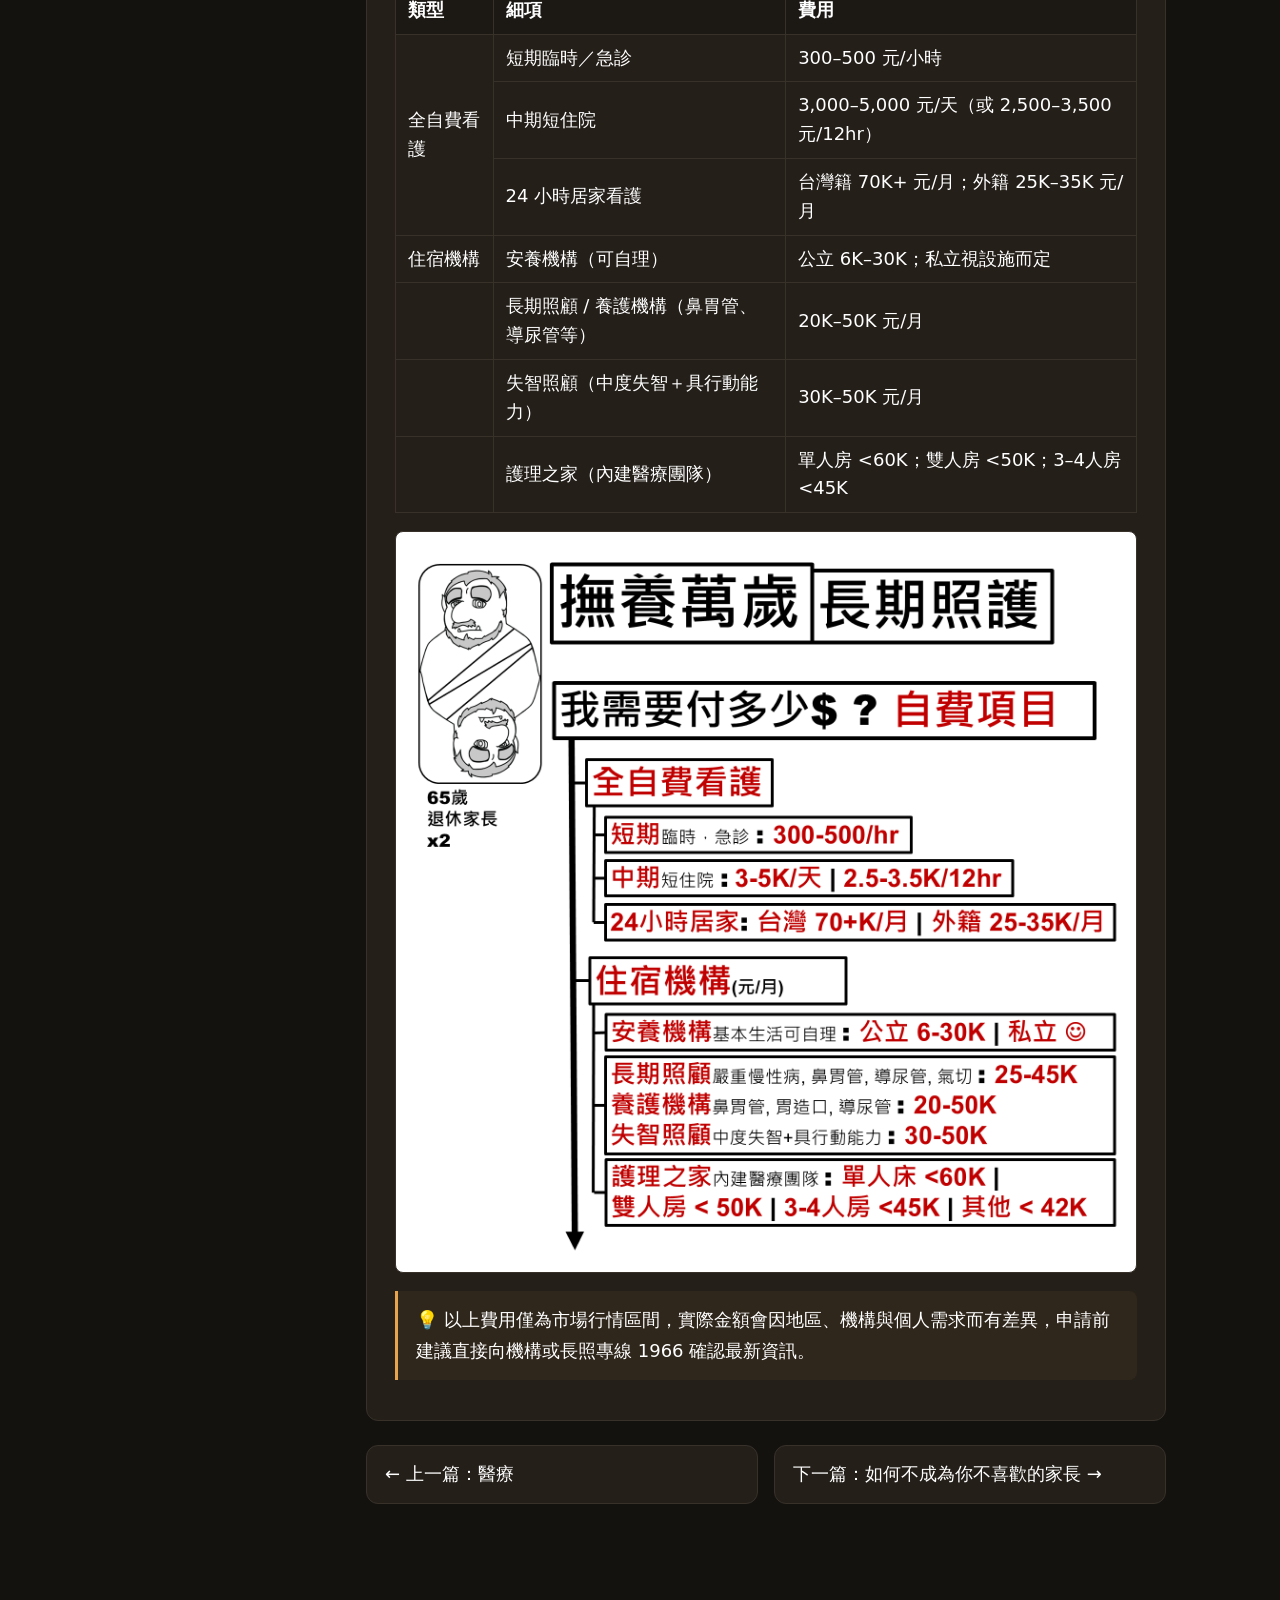
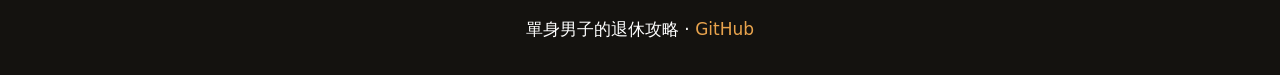
==== commit c83a821c: "Fix breadcrumb alignment on content pages and shrink breadcrumb font to 60% Co-authored-by: Cursor <" ====
--- a/pages/longterm-care/guide/index.html
+++ b/pages/longterm-care/guide/index.html
@@ -23,7 +23,7 @@
     </div>
   </header>
 
-  <main>
+  <main class="content-main">
     <div class="breadcrumb">
       <a href="../../../index.html">首頁</a> / <a href="../../../index.html#longterm-care">長照</a> / 長期照護懶人包
     </div>
--- a/css/style.css
+++ b/css/style.css
@@ -10,9 +10,9 @@
   --accent:      #e8a34d;
   --accent-2:    #7fb8a4;
   --accent-dim:  #6b4d2a;
-  --text:        #f0ece3;
-  --text-muted:  #a89d8c;
-  --text-dim:    #6b6154;
+  --text:        #ffffff;
+  --text-muted:  #ffffff;
+  --text-dim:    #ffffff;
   --danger:      #d9705a;
   --success:     #7fb8a4;
   --radius:      12px;
@@ -36,7 +36,7 @@
   background: var(--bg);
   color: var(--text);
   font-family: var(--font);
-  font-size: 15px;
+  font-size: 20px;
   line-height: 1.6;
   min-height: 100vh;
 }
@@ -93,11 +93,11 @@
 }
 
 .logo-icon {
-  font-size: 20px;
+  font-size: 26px;
 }
 
 .logo-text {
-  font-size: 16px;
+  font-size: 21px;
   font-weight: 600;
   letter-spacing: 0.01em;
   white-space: nowrap;
@@ -113,7 +113,7 @@
   padding: 6px 12px;
   border-radius: var(--radius-sm);
   color: var(--text-muted);
-  font-size: 14px;
+  font-size: 18px;
   transition: var(--transition);
   white-space: nowrap;
 }
@@ -141,7 +141,7 @@
 
 .hero-eyebrow {
   display: inline-block;
-  font-size: 13px;
+  font-size: 17px;
   color: var(--accent-2);
   letter-spacing: 0.08em;
   margin-bottom: 16px;
@@ -149,7 +149,7 @@
 }
 
 .hero-title {
-  font-size: 38px;
+  font-size: 49px;
   font-weight: 700;
   letter-spacing: -0.01em;
   background: linear-gradient(135deg, #fff 30%, var(--accent));
@@ -161,7 +161,7 @@
 }
 
 .hero-subtitle {
-  font-size: 15.5px;
+  font-size: 20px;
   color: var(--text-muted);
   line-height: 1.9;
   text-align: left;
@@ -190,17 +190,17 @@
 }
 
 .category-icon {
-  font-size: 26px;
+  font-size: 34px;
 }
 
 .category-title {
-  font-size: 22px;
+  font-size: 29px;
   font-weight: 700;
 }
 
 .category-desc {
   color: var(--text-muted);
-  font-size: 14px;
+  font-size: 18px;
   margin-bottom: 24px;
   max-width: 640px;
 }
@@ -249,17 +249,17 @@
 }
 
 .topic-card-icon {
-  font-size: 24px;
+  font-size: 31px;
   line-height: 1;
 }
 
 .topic-card-name {
-  font-size: 16px;
+  font-size: 21px;
   font-weight: 600;
 }
 
 .topic-card-desc {
-  font-size: 13px;
+  font-size: 17px;
   color: var(--text-muted);
   line-height: 1.6;
   flex: 1;
@@ -274,7 +274,7 @@
 }
 
 .status-badge {
-  font-size: 11px;
+  font-size: 14px;
   padding: 3px 9px;
   border-radius: 20px;
   letter-spacing: 0.02em;
@@ -300,7 +300,7 @@
 
 .topic-card-arrow {
   color: var(--accent);
-  font-size: 15px;
+  font-size: 20px;
   opacity: 0;
   transition: var(--transition);
 }
@@ -331,14 +331,14 @@
 }
 
 .about-text h2 {
-  font-size: 22px;
+  font-size: 29px;
   font-weight: 700;
   margin-bottom: 16px;
 }
 
 .about-text p {
   color: var(--text-muted);
-  font-size: 14.5px;
+  font-size: 19px;
   line-height: 1.8;
   margin-bottom: 14px;
 }
@@ -356,7 +356,7 @@
 
 .about-image-caption {
   text-align: center;
-  font-size: 12px;
+  font-size: 16px;
   color: var(--text-dim);
   margin-top: 10px;
 }
@@ -369,18 +369,25 @@
   text-align: center;
   padding: 32px 24px;
   color: var(--text-dim);
-  font-size: 13px;
+  font-size: 17px;
 }
 
 /* ===========================
-   Content Page (pages/**/index.html)
+   Content Page (pages/.../index.html)
    =========================== */
 
-.breadcrumb {
+/* .breadcrumb, .page-header and .page-content share a single centered
+   ancestor (.content-main) so their left edges are guaranteed to line up,
+   instead of each independently re-centering with its own max-width + margin auto. */
+.content-main {
   max-width: var(--max-width);
   margin: 0 auto;
-  padding: 20px 24px 0;
-  font-size: 13px;
+  padding: 0 24px;
+}
+
+.breadcrumb {
+  padding: 20px 0 0;
+  font-size: 10.2px;
   color: var(--text-dim);
 }
 
@@ -389,19 +396,17 @@
 }
 
 .page-header {
-  max-width: var(--max-width);
-  margin: 0 auto;
-  padding: 24px 24px 32px;
+  padding: 24px 0 32px;
 }
 
 .page-icon {
-  font-size: 36px;
+  font-size: 47px;
   margin-bottom: 14px;
   display: block;
 }
 
 .page-title {
-  font-size: 30px;
+  font-size: 39px;
   font-weight: 700;
   margin-bottom: 10px;
   line-height: 1.3;
@@ -409,14 +414,12 @@
 
 .page-desc {
   color: var(--text-muted);
-  font-size: 15px;
+  font-size: 20px;
   max-width: 720px;
 }
 
 .page-content {
-  max-width: var(--max-width);
-  margin: 0 auto;
-  padding: 0 24px 80px;
+  padding: 0 0 80px;
   display: grid;
   grid-template-columns: 220px 1fr;
   gap: 32px;
@@ -437,7 +440,7 @@
 }
 
 .sidebar-title {
-  font-size: 11px;
+  font-size: 14px;
   font-weight: 600;
   text-transform: uppercase;
   letter-spacing: 0.08em;
@@ -450,7 +453,7 @@
   padding: 6px 10px;
   border-radius: var(--radius-sm);
   color: var(--text-muted);
-  font-size: 13.5px;
+  font-size: 18px;
   transition: var(--transition);
   margin-bottom: 2px;
 }
@@ -475,7 +478,7 @@
 }
 
 .content-section h2 {
-  font-size: 18px;
+  font-size: 23px;
   font-weight: 700;
   margin-bottom: 16px;
   padding-bottom: 14px;
@@ -483,7 +486,7 @@
 }
 
 .content-section h3 {
-  font-size: 15px;
+  font-size: 20px;
   font-weight: 600;
   margin: 20px 0 10px;
   color: var(--accent-2);
@@ -491,7 +494,7 @@
 
 .content-section p {
   color: var(--text-muted);
-  font-size: 14.5px;
+  font-size: 19px;
   line-height: 1.85;
   margin-bottom: 12px;
 }
@@ -508,7 +511,7 @@
 }
 
 .link-list li {
-  font-size: 14px;
+  font-size: 18px;
   color: var(--text-muted);
   padding-left: 18px;
   position: relative;
@@ -538,15 +541,15 @@
 
 .figure-caption {
   text-align: center;
-  font-size: 12.5px;
+  font-size: 16px;
   color: var(--text-dim);
   background: var(--bg-card);
   padding-top: 10px;
 }
 
 .figure-grid {
-  display: grid;
-  grid-template-columns: repeat(auto-fit, minmax(340px, 1fr));
+  display: flex;
+  flex-direction: column;
   gap: 18px;
   margin: 16px 0;
 }
@@ -560,7 +563,7 @@
 table.info-table {
   width: 100%;
   border-collapse: collapse;
-  font-size: 13.5px;
+  font-size: 18px;
 }
 
 table.info-table th,
@@ -587,7 +590,7 @@
 }
 
 .checklist-group-title {
-  font-size: 14.5px;
+  font-size: 19px;
   font-weight: 600;
   color: var(--text);
   margin-bottom: 10px;
@@ -607,7 +610,7 @@
   border-radius: var(--radius-sm);
   transition: var(--transition);
   cursor: pointer;
-  font-size: 14px;
+  font-size: 18px;
   color: var(--text-muted);
   line-height: 1.6;
 }
@@ -635,7 +638,7 @@
   align-items: center;
   gap: 12px;
   margin-bottom: 20px;
-  font-size: 13.5px;
+  font-size: 18px;
   color: var(--text-muted);
 }
 
@@ -666,7 +669,7 @@
 
 .linkout-card p {
   color: var(--text-muted);
-  font-size: 14px;
+  font-size: 18px;
   margin-bottom: 18px;
   line-height: 1.7;
 }
@@ -678,7 +681,7 @@
   background: var(--accent);
   color: #14120f;
   font-weight: 600;
-  font-size: 14px;
+  font-size: 18px;
   padding: 10px 22px;
   border-radius: var(--radius-sm);
   transition: var(--transition);
@@ -696,13 +699,13 @@
 }
 
 .placeholder-icon {
-  font-size: 44px;
+  font-size: 57px;
   margin-bottom: 18px;
   opacity: 0.6;
 }
 
 .placeholder-block h3 {
-  font-size: 17px;
+  font-size: 22px;
   font-weight: 600;
   margin-bottom: 8px;
   color: var(--text);
@@ -710,7 +713,7 @@
 
 .placeholder-block p {
   color: var(--text-dim);
-  font-size: 14px;
+  font-size: 18px;
   max-width: 420px;
   margin: 0 auto;
 }
@@ -722,7 +725,7 @@
   border-radius: 0 var(--radius-sm) var(--radius-sm) 0;
   padding: 14px 18px;
   margin: 14px 0;
-  font-size: 14px;
+  font-size: 18px;
   color: var(--text-muted);
   line-height: 1.7;
 }
@@ -741,7 +744,7 @@
   border: 1px solid var(--border);
   border-radius: var(--radius);
   padding: 14px 18px;
-  font-size: 13.5px;
+  font-size: 18px;
   color: var(--text-muted);
   transition: var(--transition);
 }
@@ -768,7 +771,7 @@
 }
 
 @media (max-width: 640px) {
-  .hero-title { font-size: 28px; }
+  .hero-title { font-size: 36px; }
   .logo-text { display: none; }
   .header-inner { justify-content: flex-start; }
 }
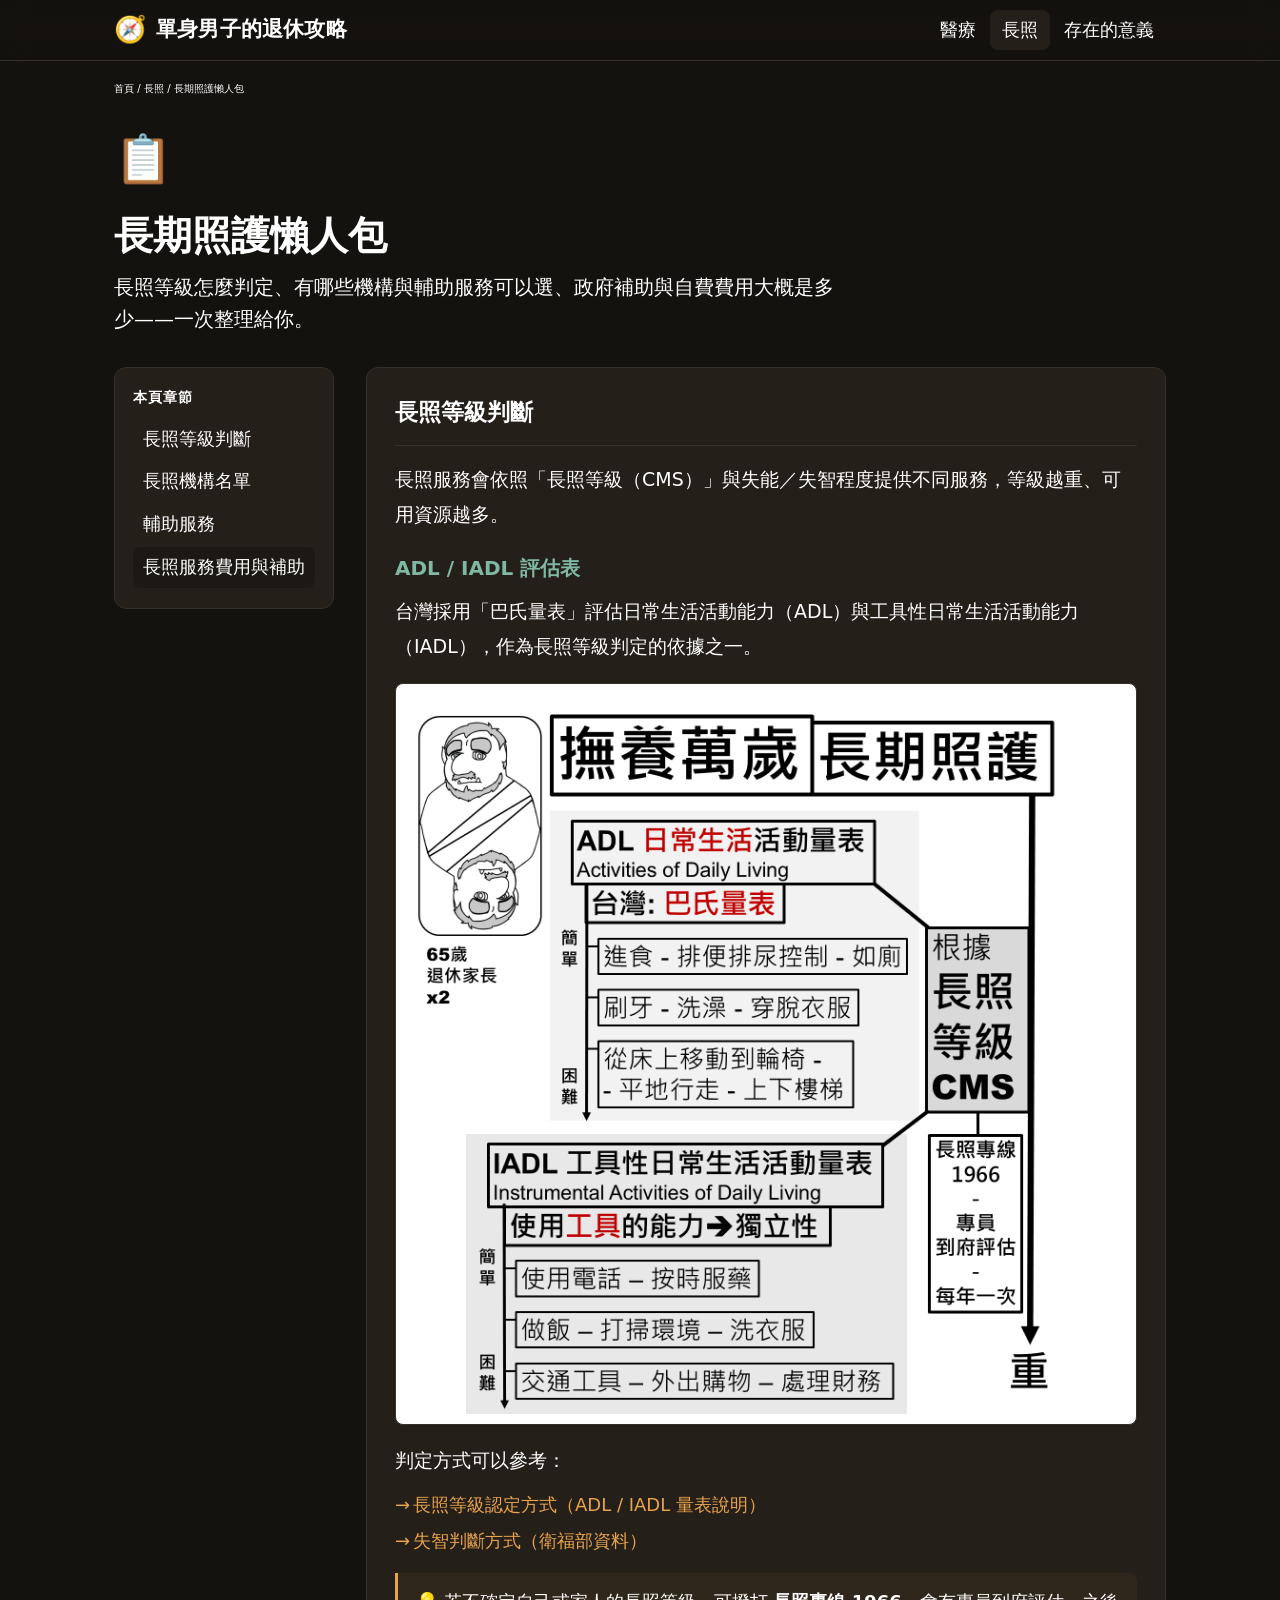
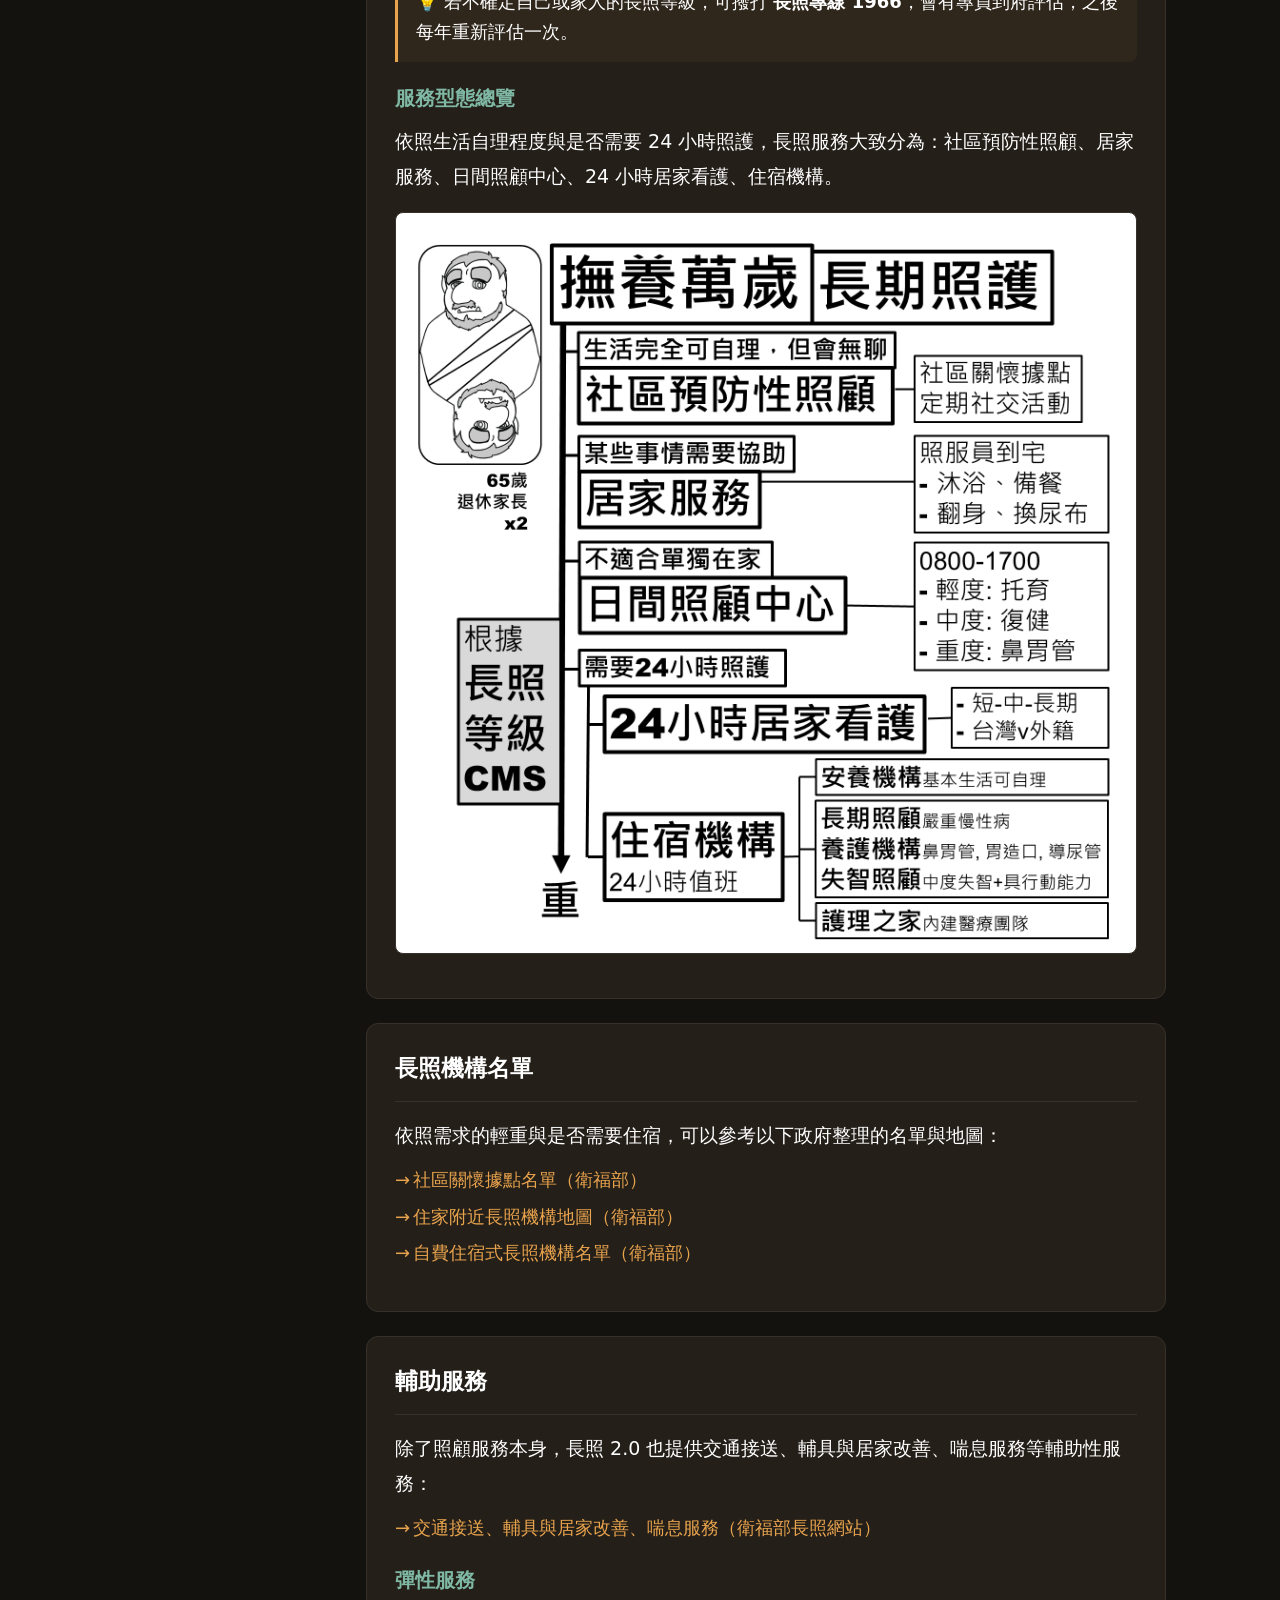
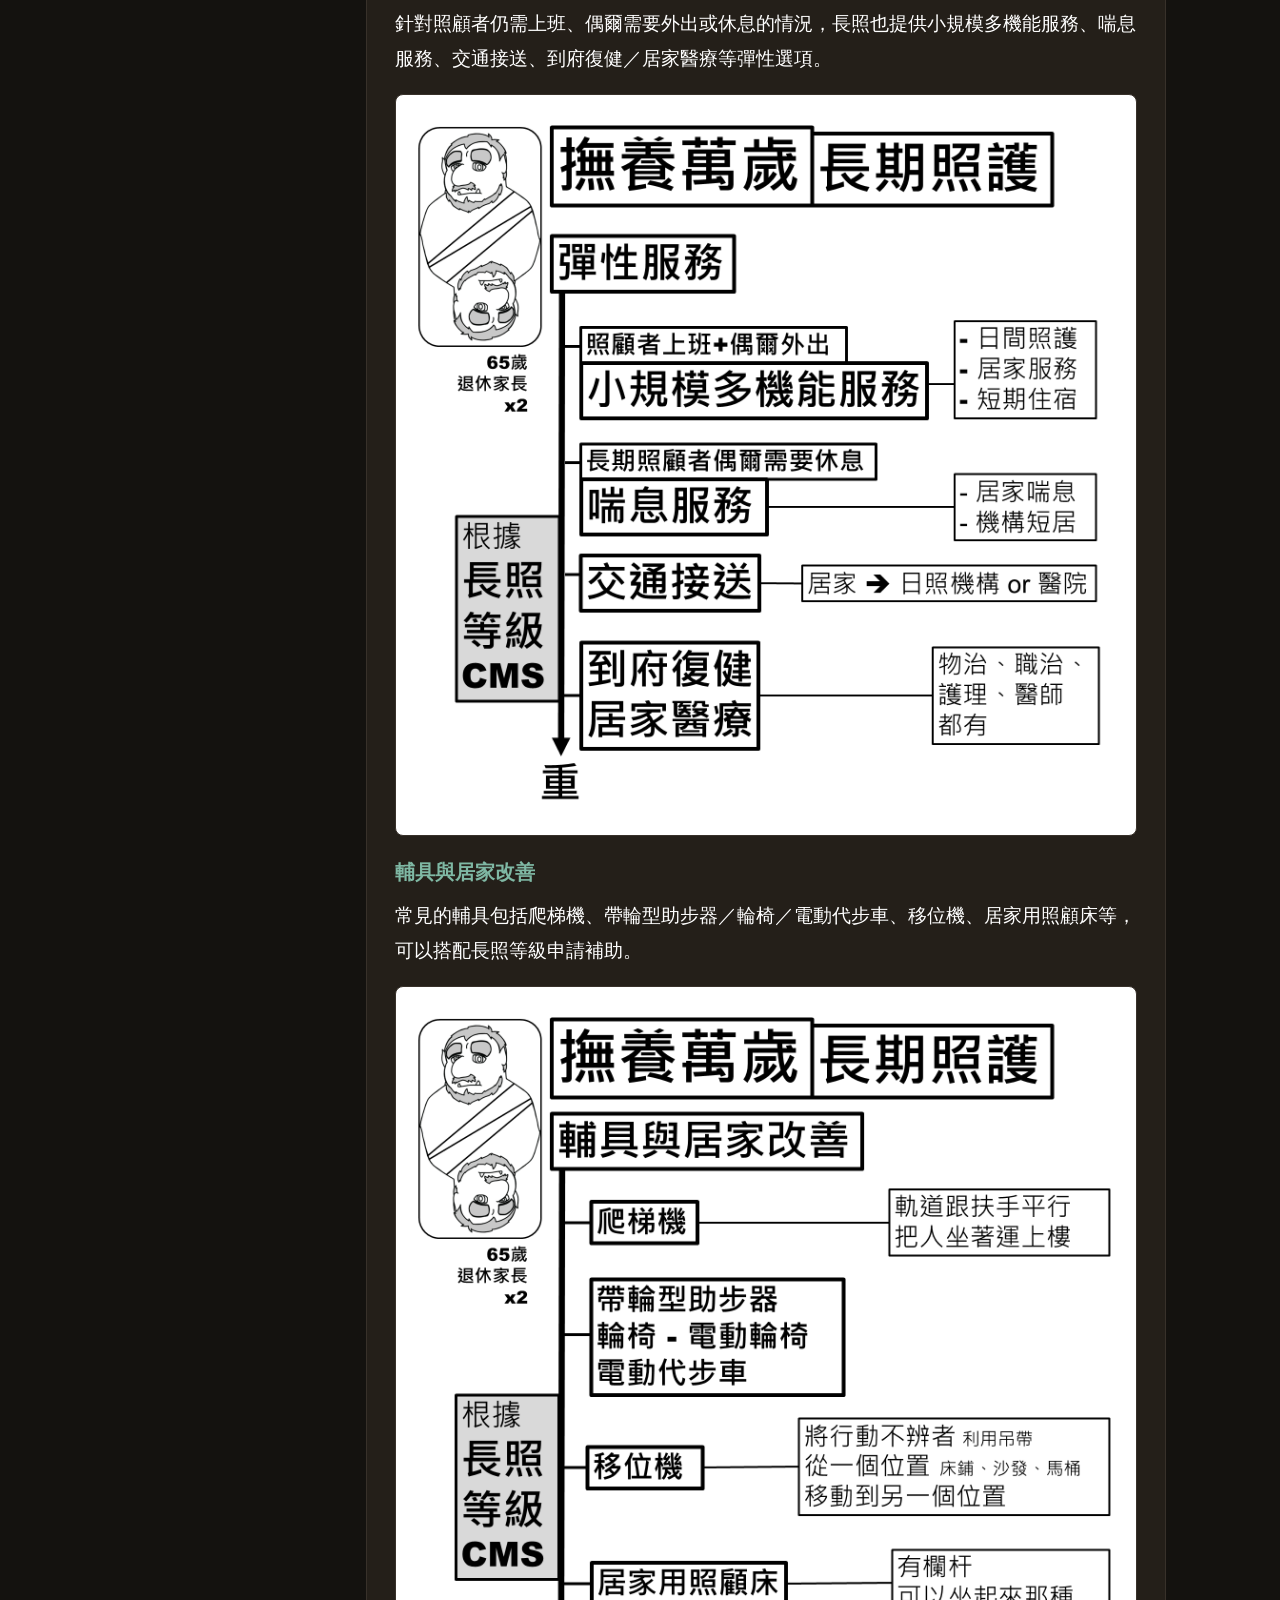
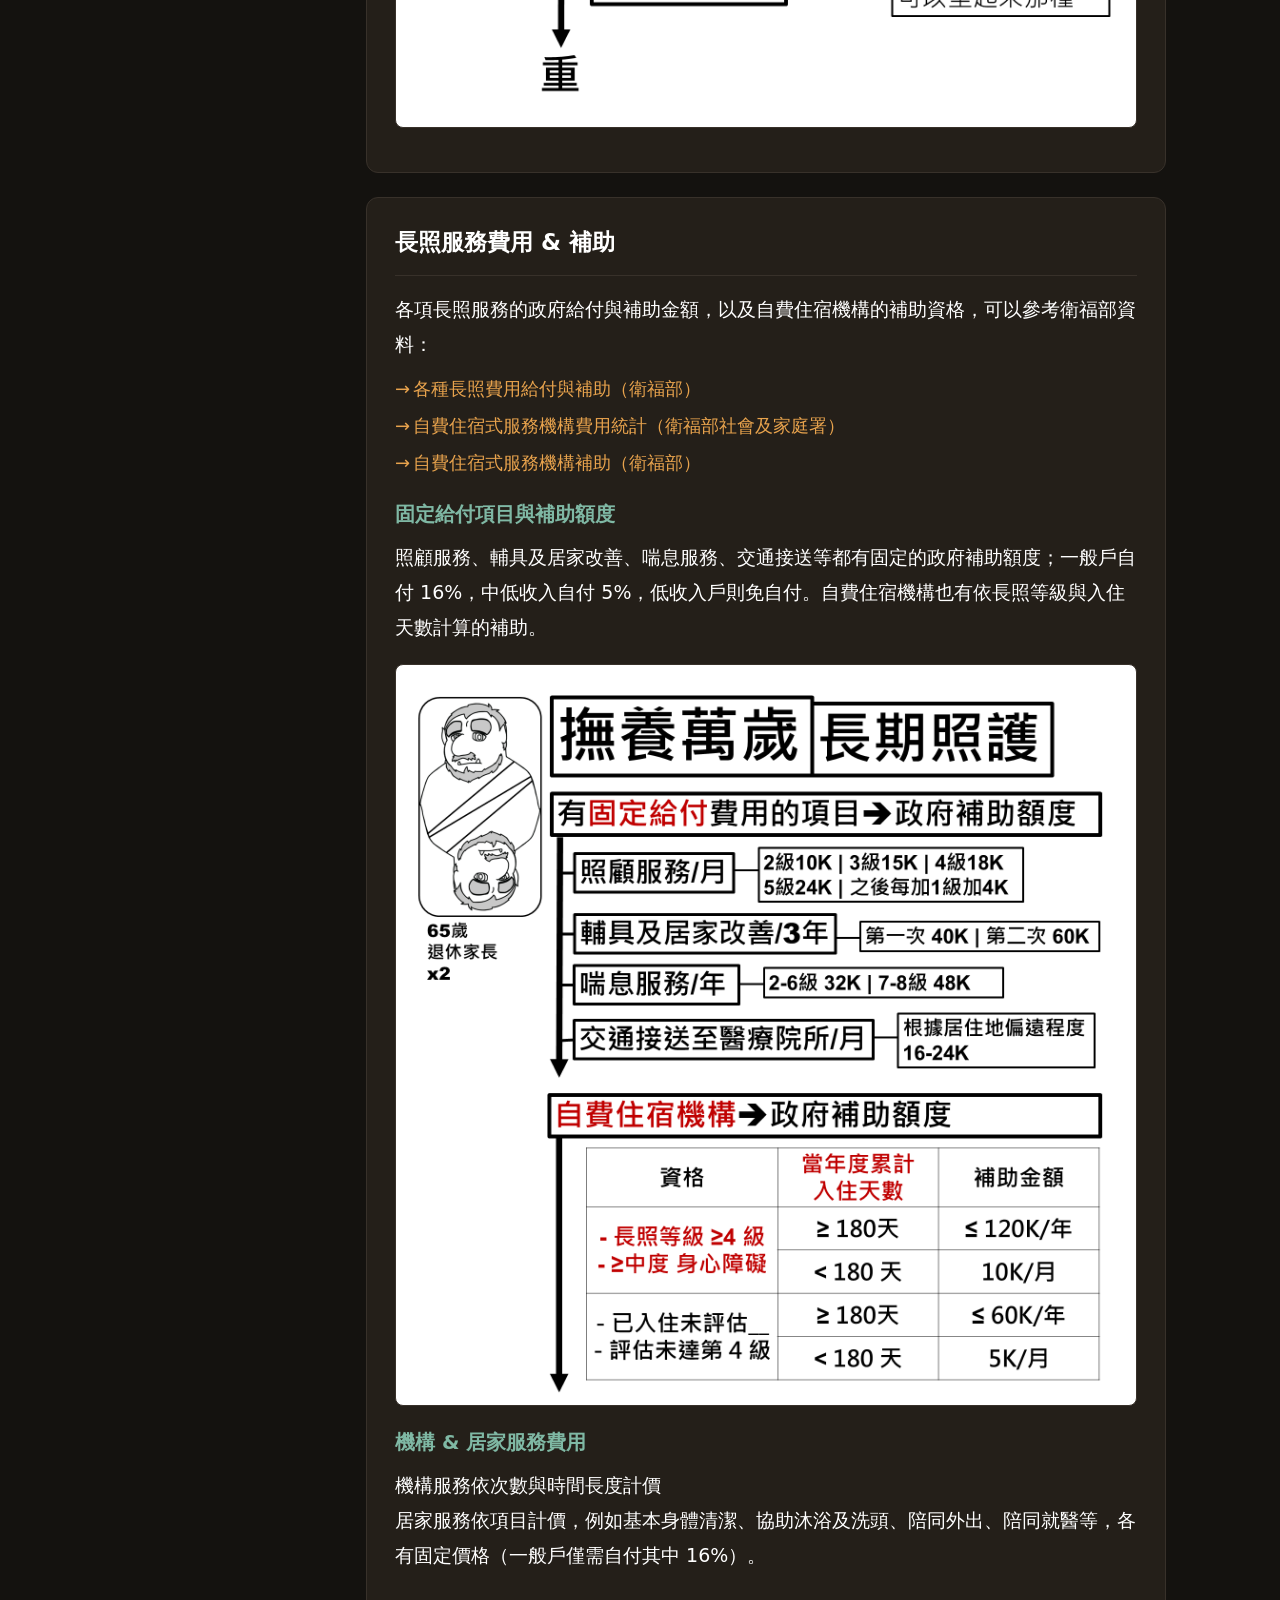
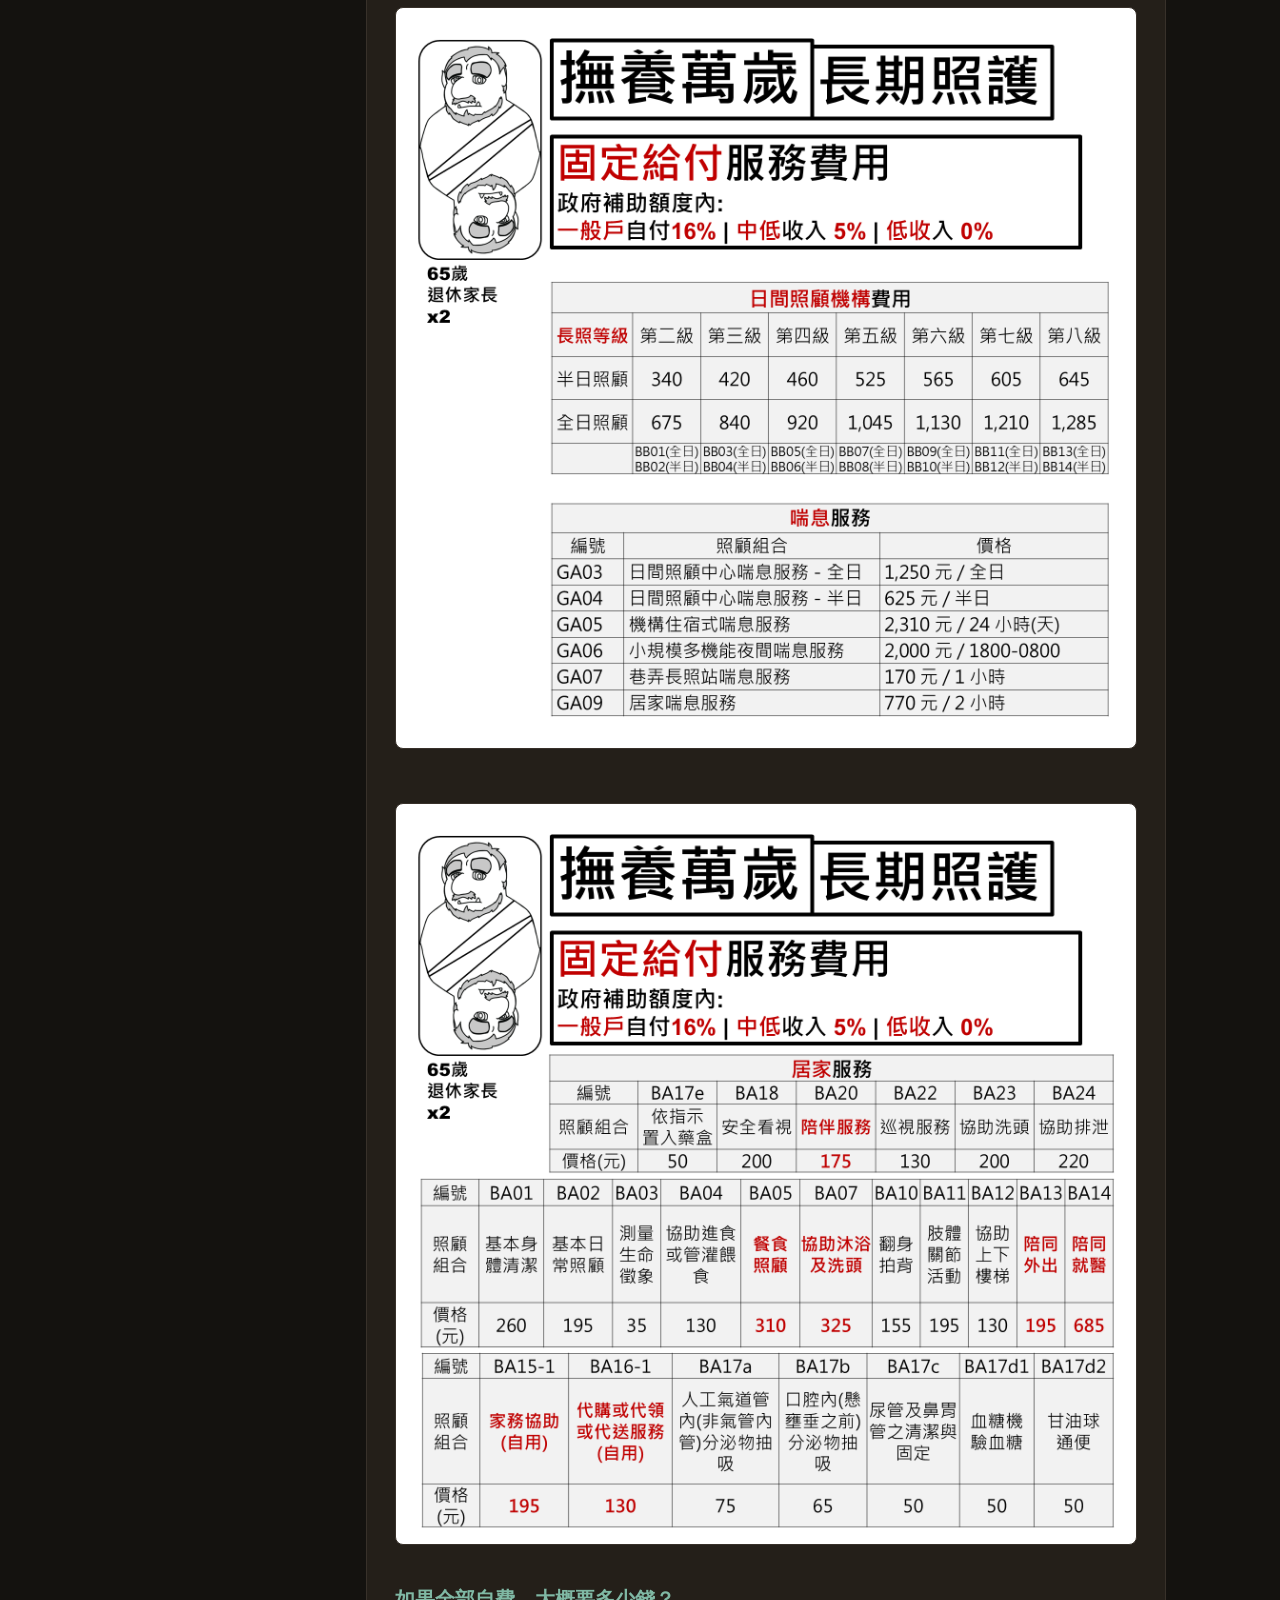
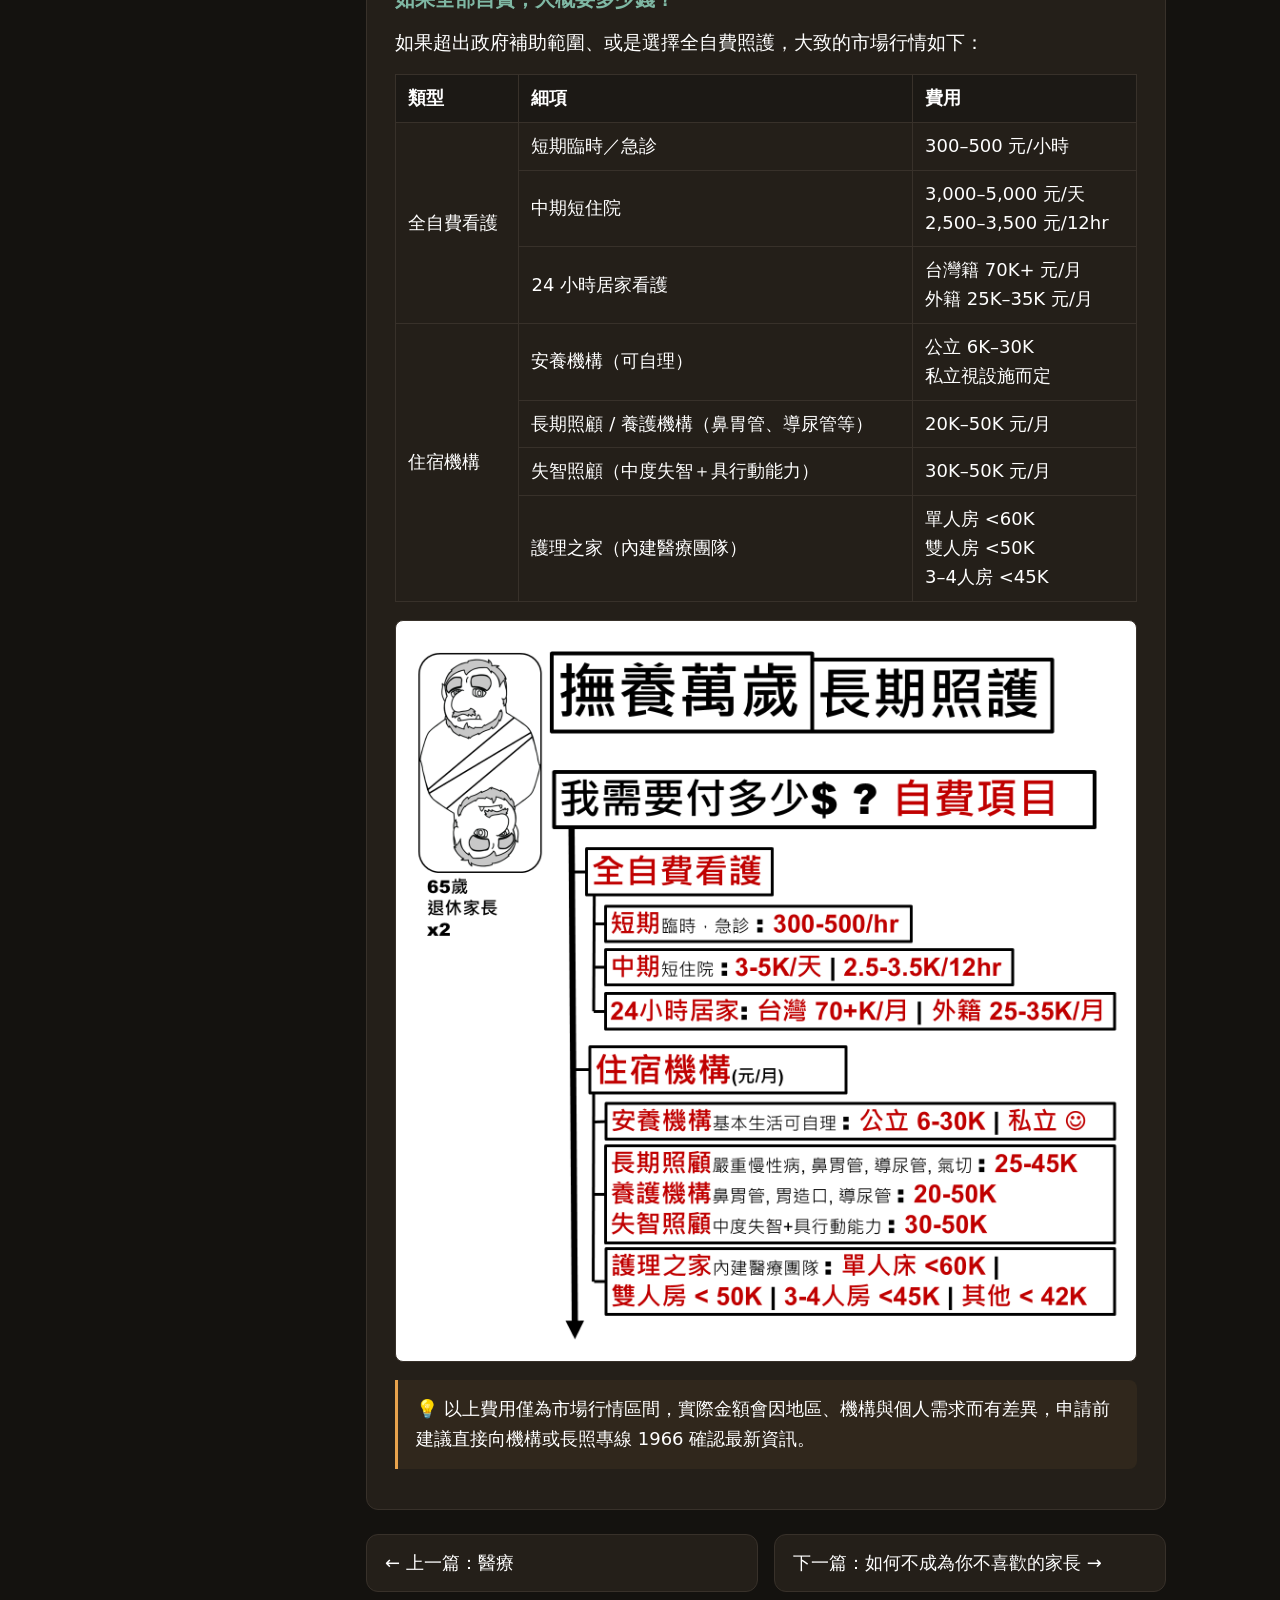
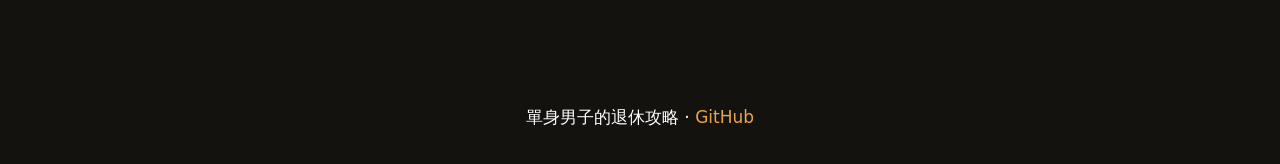
==== commit 3e7cae66: "Reorganize longterm-care guide: move ADL/IADL section up, restructure cost figures, fix stray div Co" ====
--- a/pages/longterm-care/guide/index.html
+++ b/pages/longterm-care/guide/index.html
@@ -51,7 +51,15 @@
         <!-- 長照等級判斷 -->
         <section class="content-section" id="level">
           <h2>長照等級判斷</h2>
-          <p>長照服務會依照「長照等級（CMS）」與失能／失智程度提供不同服務，等級越重、可用資源越多。判定方式可以參考：</p>
+          <p>長照服務會依照「長照等級（CMS）」與失能／失智程度提供不同服務，等級越重、可用資源越多。</p>
+
+          <h3>ADL / IADL 評估表</h3>
+          <p>台灣採用「巴氏量表」評估日常生活活動能力（ADL）與工具性日常生活活動能力（IADL），作為長照等級判定的依據之一。</p>
+          <div class="figure">
+            <img src="../../../assets/images/longterm-care/02-adl-iadl-assessment.png" alt="ADL 日常生活活動量表與 IADL 工具性日常生活活動量表說明，以及長照專線 1966 的到府評估流程" loading="lazy" />
+          </div>
+
+          <p>判定方式可以參考：</p>
           <ul class="link-list">
             <li><a href="https://tldrlss.com/article/2024/01/long-term-care-services-2.0-adl-iadl/" target="_blank" rel="noopener">長照等級認定方式（ADL / IADL 量表說明）</a></li>
             <li><a href="https://1966.gov.tw/LTC/cp-6456-69825-207.html" target="_blank" rel="noopener">失智判斷方式（衛福部資料）</a></li>
@@ -65,12 +73,6 @@
           <p>依照生活自理程度與是否需要 24 小時照護，長照服務大致分為：社區預防性照顧、居家服務、日間照顧中心、24 小時居家看護、住宿機構。</p>
           <div class="figure">
             <img src="../../../assets/images/longterm-care/01-service-types.png" alt="長照服務類型總覽：社區預防性照顧、居家服務、日間照顧中心、24小時居家看護、住宿機構" loading="lazy" />
-          </div>
-
-          <h3>ADL / IADL 評估表</h3>
-          <p>台灣採用「巴氏量表」評估日常生活活動能力（ADL）與工具性日常生活活動能力（IADL），作為長照等級判定的依據之一。</p>
-          <div class="figure">
-            <img src="../../../assets/images/longterm-care/02-adl-iadl-assessment.png" alt="ADL 日常生活活動量表與 IADL 工具性日常生活活動量表說明，以及長照專線 1966 的到府評估流程" loading="lazy" />
           </div>
         </section>
 
@@ -118,19 +120,20 @@
 
           <h3>固定給付項目與補助額度</h3>
           <p>照顧服務、輔具及居家改善、喘息服務、交通接送等都有固定的政府補助額度；一般戶自付 16%，中低收入自付 5%，低收入戶則免自付。自費住宿機構也有依長照等級與入住天數計算的補助。</p>
+          <div class="figure">
+            <img src="../../../assets/images/longterm-care/05-subsidy-overview.png" alt="固定給付費用的政府補助額度，以及自費住宿機構的政府補助額度表" loading="lazy" />
+          </div>
+
+          <h3>機構 &amp; 居家服務費用</h3>
+          <p>機構服務依次數與時間長度計價<br>居家服務依項目計價，例如基本身體清潔、協助沐浴及洗頭、陪同外出、陪同就醫等，各有固定價格（一般戶僅需自付其中 16%）。</p>
           <div class="figure-grid">
-            <div class="figure">
-              <img src="../../../assets/images/longterm-care/05-subsidy-overview.png" alt="固定給付費用的政府補助額度，以及自費住宿機構的政府補助額度表" loading="lazy" />
-            </div>
             <div class="figure">
               <img src="../../../assets/images/longterm-care/06-daycare-respite-cost.png" alt="日間照顧機構費用表與喘息服務價格表" loading="lazy" />
             </div>
-          </div>
 
-          <h3>居家服務價格表</h3>
-          <p>居家服務依項目計價，例如基本身體清潔、協助沐浴及洗頭、陪同外出、陪同就醫等，各有固定價格（一般戶僅需自付其中 16%）。</p>
-          <div class="figure">
-            <img src="../../../assets/images/longterm-care/07-home-care-cost.png" alt="居家服務價格表：基本身體清潔、協助沐浴、陪同外出、陪同就醫等各項服務價格" loading="lazy" />
+            <div class="figure">
+              <img src="../../../assets/images/longterm-care/07-home-care-cost.png" alt="居家服務價格表：基本身體清潔、協助沐浴、陪同外出、陪同就醫等各項服務價格" loading="lazy" />
+            </div>
           </div>
 
           <h3>如果全部自費，大概要多少錢？</h3>
@@ -142,12 +145,12 @@
               </thead>
               <tbody>
                 <tr><td rowspan="3">全自費看護</td><td>短期臨時／急診</td><td>300–500 元/小時</td></tr>
-                <tr><td>中期短住院</td><td>3,000–5,000 元/天（或 2,500–3,500 元/12hr）</td></tr>
-                <tr><td>24 小時居家看護</td><td>台灣籍 70K+ 元/月；外籍 25K–35K 元/月</td></tr>
-                <tr><td>住宿機構</td><td>安養機構（可自理）</td><td>公立 6K–30K；私立視設施而定</td></tr>
-                <tr><td></td><td>長期照顧 / 養護機構（鼻胃管、導尿管等）</td><td>20K–50K 元/月</td></tr>
-                <tr><td></td><td>失智照顧（中度失智＋具行動能力）</td><td>30K–50K 元/月</td></tr>
-                <tr><td></td><td>護理之家（內建醫療團隊）</td><td>單人房 &lt;60K；雙人房 &lt;50K；3–4人房 &lt;45K</td></tr>
+                <tr><td>中期短住院</td><td>3,000–5,000 元/天<br>2,500–3,500 元/12hr</td></tr>
+                <tr><td>24 小時居家看護</td><td>台灣籍 70K+ 元/月<br>外籍 25K–35K 元/月</td></tr>
+                <tr><td rowspan="4">住宿機構</td><td>安養機構（可自理）</td><td>公立 6K–30K<br>私立視設施而定</td></tr>
+                <tr><td>長期照顧 / 養護機構（鼻胃管、導尿管等）</td><td>20K–50K 元/月</td></tr>
+                <tr><td>失智照顧（中度失智＋具行動能力）</td><td>30K–50K 元/月</td></tr>
+                <tr><td>護理之家（內建醫療團隊）</td><td>單人房 &lt;60K<br>雙人房 &lt;50K<br>3–4人房 &lt;45K</td></tr>
               </tbody>
             </table>
           </div>
